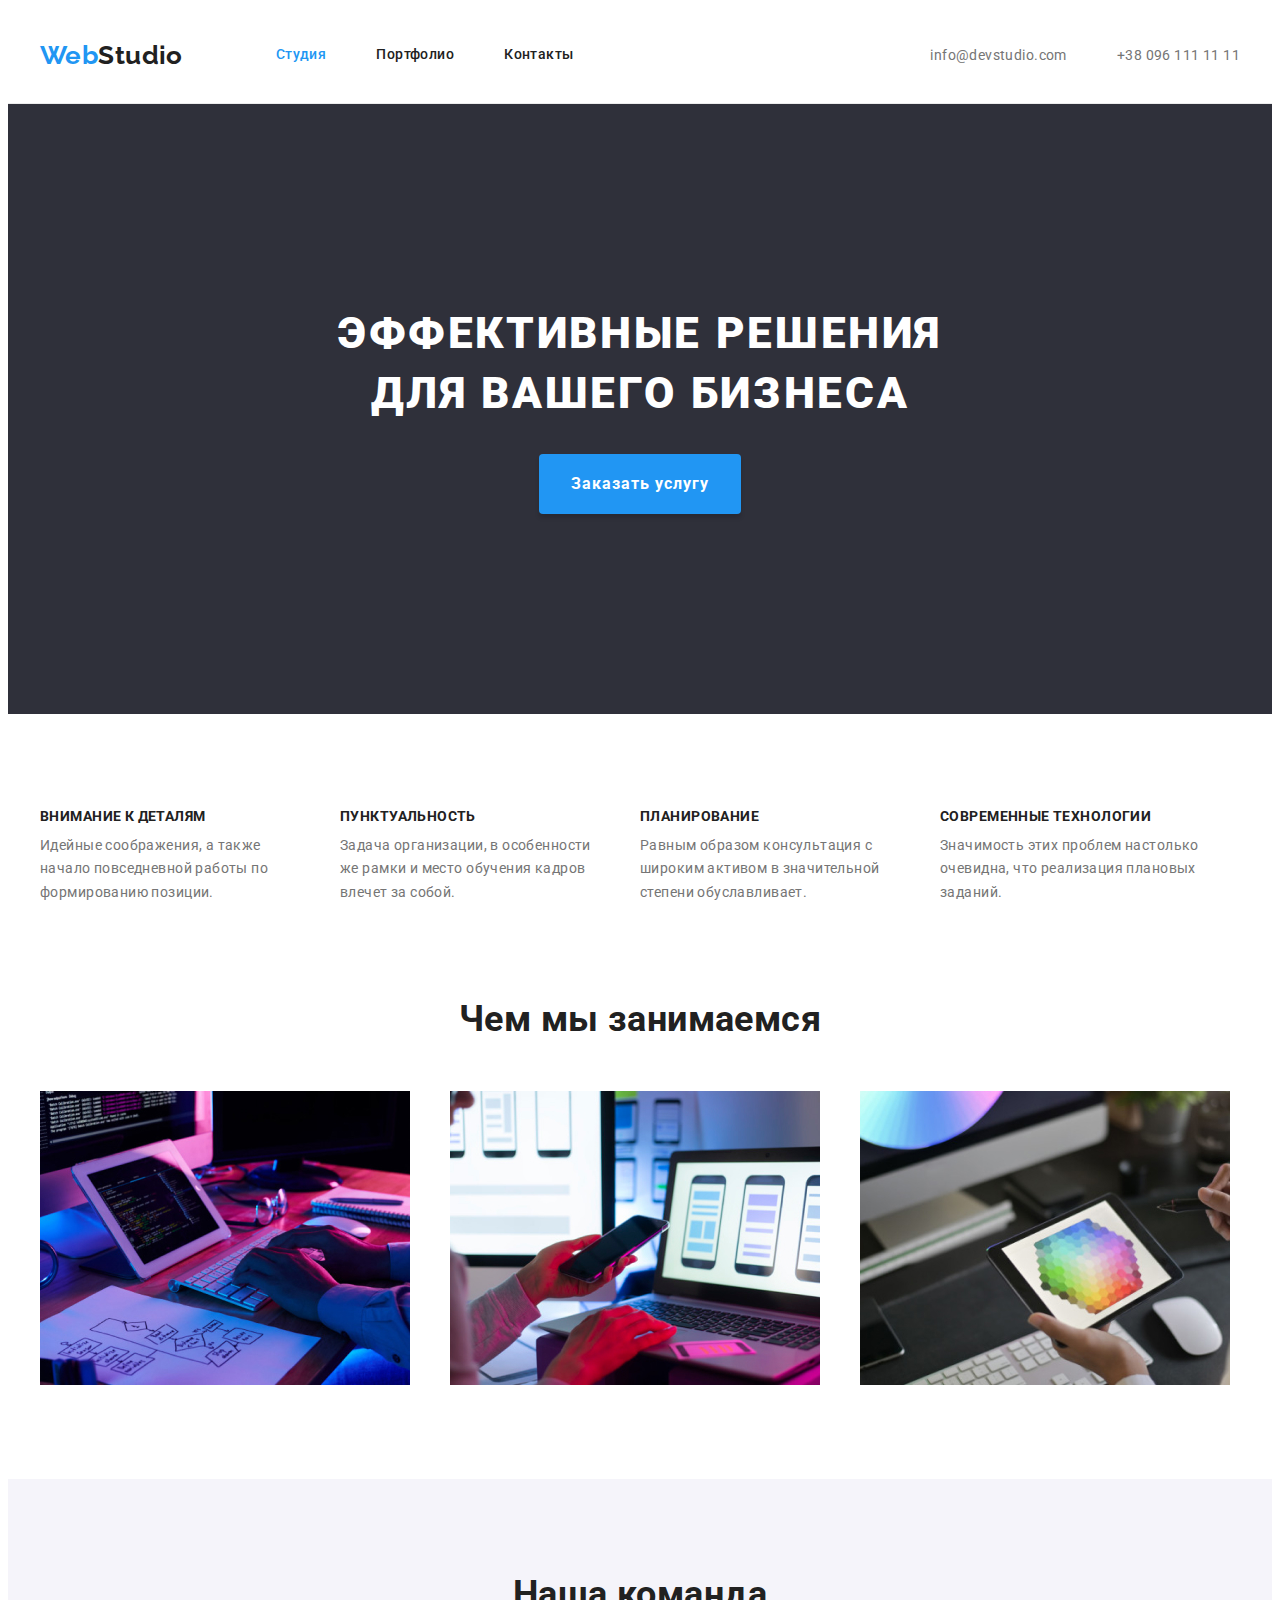
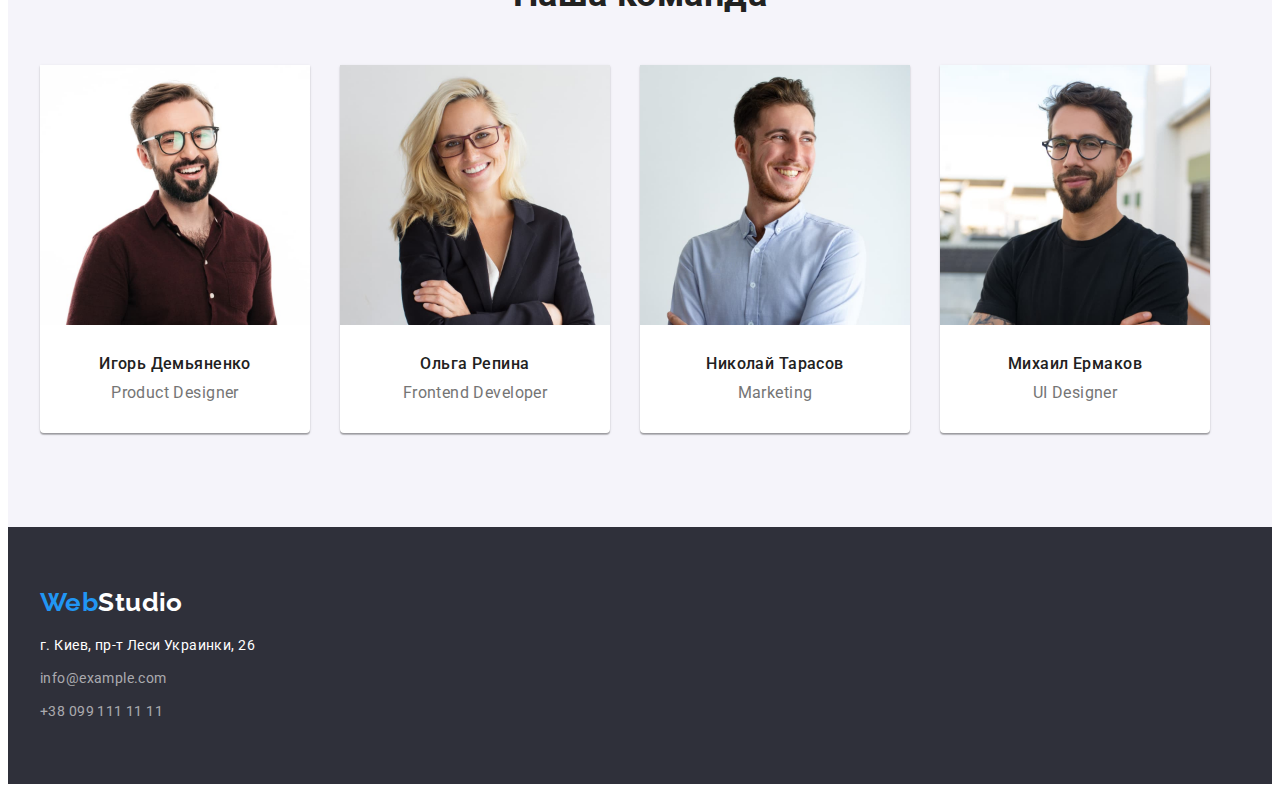
==== index.html @ 093d41fe "added hw-03 fiels to empty repo hw-04" ====
<!DOCTYPE html>
<html lang="ru">
  <head>
    <meta charset="UTF-8" />
    <meta name="viewport" content="width=device-width, initial-scale=1.0" />
    <title>WebStudio</title>
    <link rel="preconnect" href="https://fonts.gstatic.com" />
    <link
      href="https://fonts.googleapis.com/css2?family=Raleway:wght@700&family=Roboto:wght@400;500;700;900&display=swap"
      rel="stylesheet"
    />
    <link
      rel="stylesheet"
      href="https://cdnjs.cloudflare.com/ajax/libs/modern-normalize/1.0.0/modern-normalize.min.css"
      integrity="sha512-ISS7cAi1PEhQ8jnbJpJZMd29NlhNj4AWYyLOSp2CE/CsHxTCu+r+t0D2yoJudVrd0/8fTVPUVDzY5Tvli75u/g=="
      crossorigin="anonymous"
    />
    <link rel="stylesheet" type="text/css" href="./css/common.css" />
    <link rel="stylesheet" type="text/css" href="./css/main.css" />
  </head>
  <body>
    <!-- Header -->
    <header class="page-header">
      <div class="container">
        <nav class="header-nav">
          <a class="logo" href="./index.html">
            <span class="logo-accent">Web</span>Studio
          </a>
          <ul class="nav-list">
            <li class="nav-item">
              <a href="./index.html" class="link current">Студия</a>
            </li>

            <li class="nav-item">
              <a href="./portfolio.html" class="link">Портфолио</a>
            </li>

            <li class="nav-item">
              <a href="" class="link">Контакты</a>
            </li>
          </ul>
        </nav>
        <ul class="header-contacts">
          <li class="contacts-item">
            <a href="mailto:info@devstudio.com" class="mail">
              info@devstudio.com
            </a>
          </li>

          <li class="contacts-item">
            <a href="tel:+380961111111" class="tel">+38 096 111 11 11</a>
          </li>
        </ul>
      </div>
    </header>
    <!-- Main -->
    <main>
      <!-- Welcome Section -->
      <section class="welcome">
        <div class="container">
          <h1 class="welcome-title">
            Эффективные решения<br />
            для вашего бизнеса
          </h1>
          <a href="" class="order-btn">Заказать услугу</a>
        </div>
      </section>
      <!-- Advantages Section -->
      <section class="advantages">
        <div class="container">
          <ul class="advantages-list">
            <li class="advantages-item">
              <h3 class="advantages-item-title">Внимание к деталям</h3>
              <p class="advantages-item-text">
                Идейные соображения, а также начало повседневной работы по
                формированию позиции.
              </p>
            </li>

            <li class="advantages-item">
              <h3 class="advantages-item-title">Пунктуальность</h3>
              <p class="advantages-item-text">
                Задача организации, в особенности же рамки и место обучения
                кадров влечет за собой.
              </p>
            </li>

            <li class="advantages-item">
              <h3 class="advantages-item-title">Планирование</h3>
              <p class="advantages-item-text">
                Равным образом консультация с широким активом в значительной
                степени обуславливает.
              </p>
            </li>

            <li class="advantages-item">
              <h3 class="advantages-item-title">Современные технологии</h3>
              <p class="advantages-item-text">
                Значимость этих проблем настолько очевидна, что реализация
                плановых заданий.
              </p>
            </li>
          </ul>
        </div>
      </section>
      <!-- Visuals Section -->
      <section class="visuals">
        <div class="container">
          <h2 class="visuals-title">Чем мы занимаемся</h2>
          <ul class="visuals-list">
            <li class="visuals-item">
              <img
                class="visuals-img"
                src="./images/about-1.jpg"
                alt="hands on board"
                width="370"
              />
            </li>

            <li class="visuals-item">
              <img
                class="visuals-img"
                src="./images/about-2.jpg"
                alt="hands oh phone"
                width="370"
              />
            </li>

            <li class="visuals-item">
              <img
                class="visuals-img"
                src="./images/about-3.jpg"
                alt="hands on tablet"
                width="370"
              />
            </li>
          </ul>
        </div>
      </section>
      <!-- Team Section -->
      <section class="team">
        <div class="container">
          <h2 class="team-title">Наша команда</h2>
          <ul class="team-list">
            <li class="team-mate">
              <img
                src="./images/team-mate-1.jpg"
                alt="teammate avatar"
                width="270"
              />
              <div class="team-mate-text">
                <h3 class="team-mate-name">Игорь Демьяненко</h3>
                <p class="team-mate-position">Product Designer</p>
              </div>
            </li>

            <li class="team-mate">
              <img
                src="./images/team-mate-2.jpg"
                alt="teammate avatar"
                width="270"
              />
              <div class="team-mate-text">
                <h3 class="team-mate-name">Ольга Репина</h3>
                <p class="team-mate-position">Frontend Developer</p>
              </div>
            </li>

            <li class="team-mate">
              <img
                src="./images/team-mate-3.jpg"
                alt="teammate avatar"
                width="270"
              />
              <div class="team-mate-text">
                <h3 class="team-mate-name">Николай Тарасов</h3>
                <p class="team-mate-position">Marketing</p>
              </div>
            </li>

            <li class="team-mate">
              <img
                src="./images/team-mate-4.jpg"
                alt="teammate avatar"
                width="270"
              />
              <div class="team-mate-text">
                <h3 class="team-mate-name">Михаил Ермаков</h3>
                <p class="team-mate-position">UI Designer</p>
              </div>
            </li>
          </ul>
        </div>
      </section>
    </main>
    <!-- Footer -->
    <footer class="page-footer">
      <div class="container">
        <a class="logo logo-footer" href="./index.html">
          <span class="logo-accent">Web</span>Studio
        </a>
        <address class="footer-address">
          г. Киев, пр-т Леси Украинки, 26
          <a href="mailto:info@example.com" class="mail"> info@example.com </a>
          <a href="tel:+380991111111" class="tel"> +38 099 111 11 11 </a>
        </address>
      </div>
    </footer>
  </body>
</html>
---- css/common.css ----
ul,
li {
  list-style-type: none;
  padding: 0;
  margin: 0;
}

a {
  text-decoration: none;
  color: inherit;
}

/* Flat H, P parameters */
h1,
h2,
h3,
h4,
h5,
h6,
p {
  font-size: inherit;
  font-weight: 400;
  margin-top: 0;
  margin-bottom: 0;
  margin-block-start: 0;
  margin-block-end: 0;
}

/* ------ Правка 6 - тегуimg задайте свойство display: block.  */
/* ------ Готово.   */
img {
  display: block;
  max-width: 100%;
  height: auto;
}

/* -----Variables----- */
:root {
  --bg-color-main: #fff;
  --bg-color-secondary: #f5f4fa;
  --bg-color-dark: #2f303a;
  --font-color-main: #212121;
  --font-color-secondary: #757575;
  --font-color-white: #fff;
  --font-color-black: #000;
  --accent-color: #2196f3;
  --border-color: #ececec;
  --btn-boxshadow-color: rgba(0, 0, 0, 0.15);
  --team-mate-box-shadow: 0px 1px 3px rgba(0, 0, 0, 0.12),
    0px 1px 1px rgba(0, 0, 0, 0.14), 0px 2px 1px rgba(0, 0, 0, 0.2);
  --transparent-links: rgba(255, 255, 255, 0.6);
  --item-set-gap: 30px;
}

body {
  font-family: 'Roboto', sans-serif;
  font-style: normal;
  font-weight: 400;
  font-size: 14px;
  line-height: 1.71;
  letter-spacing: 0.03em;
  color: var(--font-color-main);
  background-color: var(--bg-color-main);
}

/* -----Container----- */
.container {
  max-width: 1200px;
  margin: 0 auto;
  padding: 0 15px;
}

/* -----Logo----- */
.logo {
  font-family: 'Raleway', sans-serif;
  font-style: normal;
  font-weight: 700;
  font-size: 26px;
  line-height: 1.19;
  text-decoration: none;
}

.logo-accent {
  color: var(--accent-color);
}

.logo-footer {
  color: var(--font-color-white);
}

/* -----Visually hidden----- */
.visually-hidden {
  position: absolute;
  width: 1px;
  height: 1px;
  margin: -1px;
  border: 0;
  padding: 0;
  white-space: nowrap;
  clip-path: inset(100%);
  clip: rect(0 0 0 0);
  overflow: hidden;
}

/* -----Header styles----- */
.page-header {
  border-bottom: 1px solid var(--border-color);
}

/* ------ Правка 1 - в этом диве нет необходимсти, не перегружайте разметку */
/* ------ Удалил лишний div. Сделал, как показывал Репета на уроке.   */
.page-header .container {
  display: flex;
  justify-content: space-between;
  align-items: center;
}

/* ------ Правка 2 - Ссылкам в хедере задайте вертикальные паддинги, чтобы увеличить активную область.  */
/* ------ Задал.   */
.page-header a {
  padding: 32px 0;
}

.header-nav {
  display: flex;
  justify-content: space-between;
  align-items: center;

  font-weight: 500;
  font-size: 14px;
  line-height: 1.14;
}

.nav-list {
  display: flex;
  justify-content: space-between;
  margin-left: 93px;
}

/* ------ Правка 3 - правильным решением будет обнулить у первого ли левый марджин, и увеличить левый марджин списка.  */
/* ------ Готово.   */
.nav-item:not(:first-child) {
  margin-left: 50px;
}

.header-contacts {
  color: var(--font-color-secondary);

  display: flex;
}

.contacts-item:nth-child(2) {
  margin-left: 50px;
}

.link:hover,
.link:focus {
  color: var(--accent-color);
}

.link.current {
  color: var(--accent-color);
}

.contacts-item .mail:hover,
.contacts-item .mail:focus,
.contacts-item .tel:hover,
.contacts-item .tel:focus {
  color: var(--accent-color);
}

/* -----Footer styles----- */
.page-footer {
  padding: 60px 0;
  background-color: var(--bg-color-dark);
}

.footer-address {
  display: flex;
  flex-direction: column;
  margin-top: 15px;

  font-style: normal;
  font-weight: 400;
  font-size: 14px;
  line-height: 1.71;

  color: var(--font-color-white);
}

.footer-address .mail,
.footer-address .tel {
  margin-top: 9px;

  color: var(--transparent-links);
}

.footer-address .mail:hover,
.footer-address .mail:focus,
.footer-address .tel:hover,
.footer-address .tel:focus {
  color: var(--accent-color);
}
---- css/main.css ----
/* -----Welcome styles----- */
.welcome {
  text-align: center;

  background-color: var(--bg-color-dark);

  padding: 200px 0;
}

.welcome-title {
  font-weight: 900;
  font-size: 44px;
  line-height: 1.36;

  letter-spacing: 0.06em;
  text-transform: uppercase;

  color: var(--font-color-white);
}

.order-btn {
  display: inline-block;
  padding: 15px 32px;
  margin: 30px 0 0;

  font-weight: 700;
  font-size: 16px;
  line-height: 1.87;

  text-align: center;
  letter-spacing: 0.06em;

  color: var(--font-color-white);
  background-color: var(--accent-color);

  box-shadow: 0px 4px 4px var(--btn-boxshadow-color);
  border-radius: 4px;
}

/* -----Advantages styles----- */

/* ------ Правка 4 - паддинги должны быть 94рх и задать их секции.  */
/* ------ Готово.   */
.advantages {
  padding: 94px 0;
}

.advantages-list {
  display: flex;
}

/* ------ Правка 5 - вместо этого свойства отрегулируйте отступы между ли с помощью марджинов.  */
/* ------ Готово.   */
.advantages-item {
  max-width: 270px;
}

.advantages-item:not(:first-child) {
  margin-left: var(--item-set-gap);
}

.advantages-item-title {
  font-weight: 700;
  line-height: 16px;
  text-transform: uppercase;

  text-align: left;
}

.advantages-item-text {
  margin-top: 10px;

  color: var(--font-color-secondary);
}

/* -----Visuals styles----- */
.visuals {
  padding-bottom: 94px;
}

.visuals-title {
  font-weight: 700;
  font-size: 36px;
  line-height: 1.16;

  text-align: center;
}

.visuals-list {
  display: flex;
  flex-wrap: wrap;
  margin-top: 50px;
  margin-left: calc(-1 * var(--item-set-gap));
}

.visuals-item {
  flex-basis: calc(100% / 3 - var(--item-set-gap));
  margin-left: var(--item-set-gap);
}

/* -----Team styles----- */
.team {
  background-color: var(--bg-color-secondary);

  padding: 94px 0;
}

.team-title {
  font-weight: 700;
  font-size: 36px;
  line-height: 1.17;

  text-align: center;
}

/* ------ Правка 5 - вместо этого свойства отрегулируйте отступы между ли с помощью марджинов.  */
/* ------ Готово.   */
.team-list {
  margin-top: 50px;

  display: flex;
  flex-wrap: wrap;
  margin-left: calc(-1 * var(--item-set-gap));
}

/* ------ Правка 7 - задайте элементам ширину, не полагайтесь лишь на размер изображения.  */
/* ------ Готово.   */
.team-mate {
  flex-basis: calc(100% / 4 - var(--item-set-gap));
  margin-left: var(--item-set-gap);
  max-width: 270px;

  text-align: center;
  font-size: 16px;
  line-height: 1.18;

  background-color: var(--bg-color-main);

  box-shadow: var(--team-mate-box-shadow);
  border-radius: 0px 0px 4px 4px;
}

/* ------ Правка 8 - оберните в див, которому задайте паддинги со всех сторон.  */
/* ------ Готово.   */
/* ------ не совсем понятно какой падинг задавать слева и справа ------???????*/
.team-mate-text {
  padding: 30px;
}

.team-mate-name {
  font-weight: 500;
}

.team-mate-position {
  margin-top: 10px;
  color: var(--font-color-secondary);
}
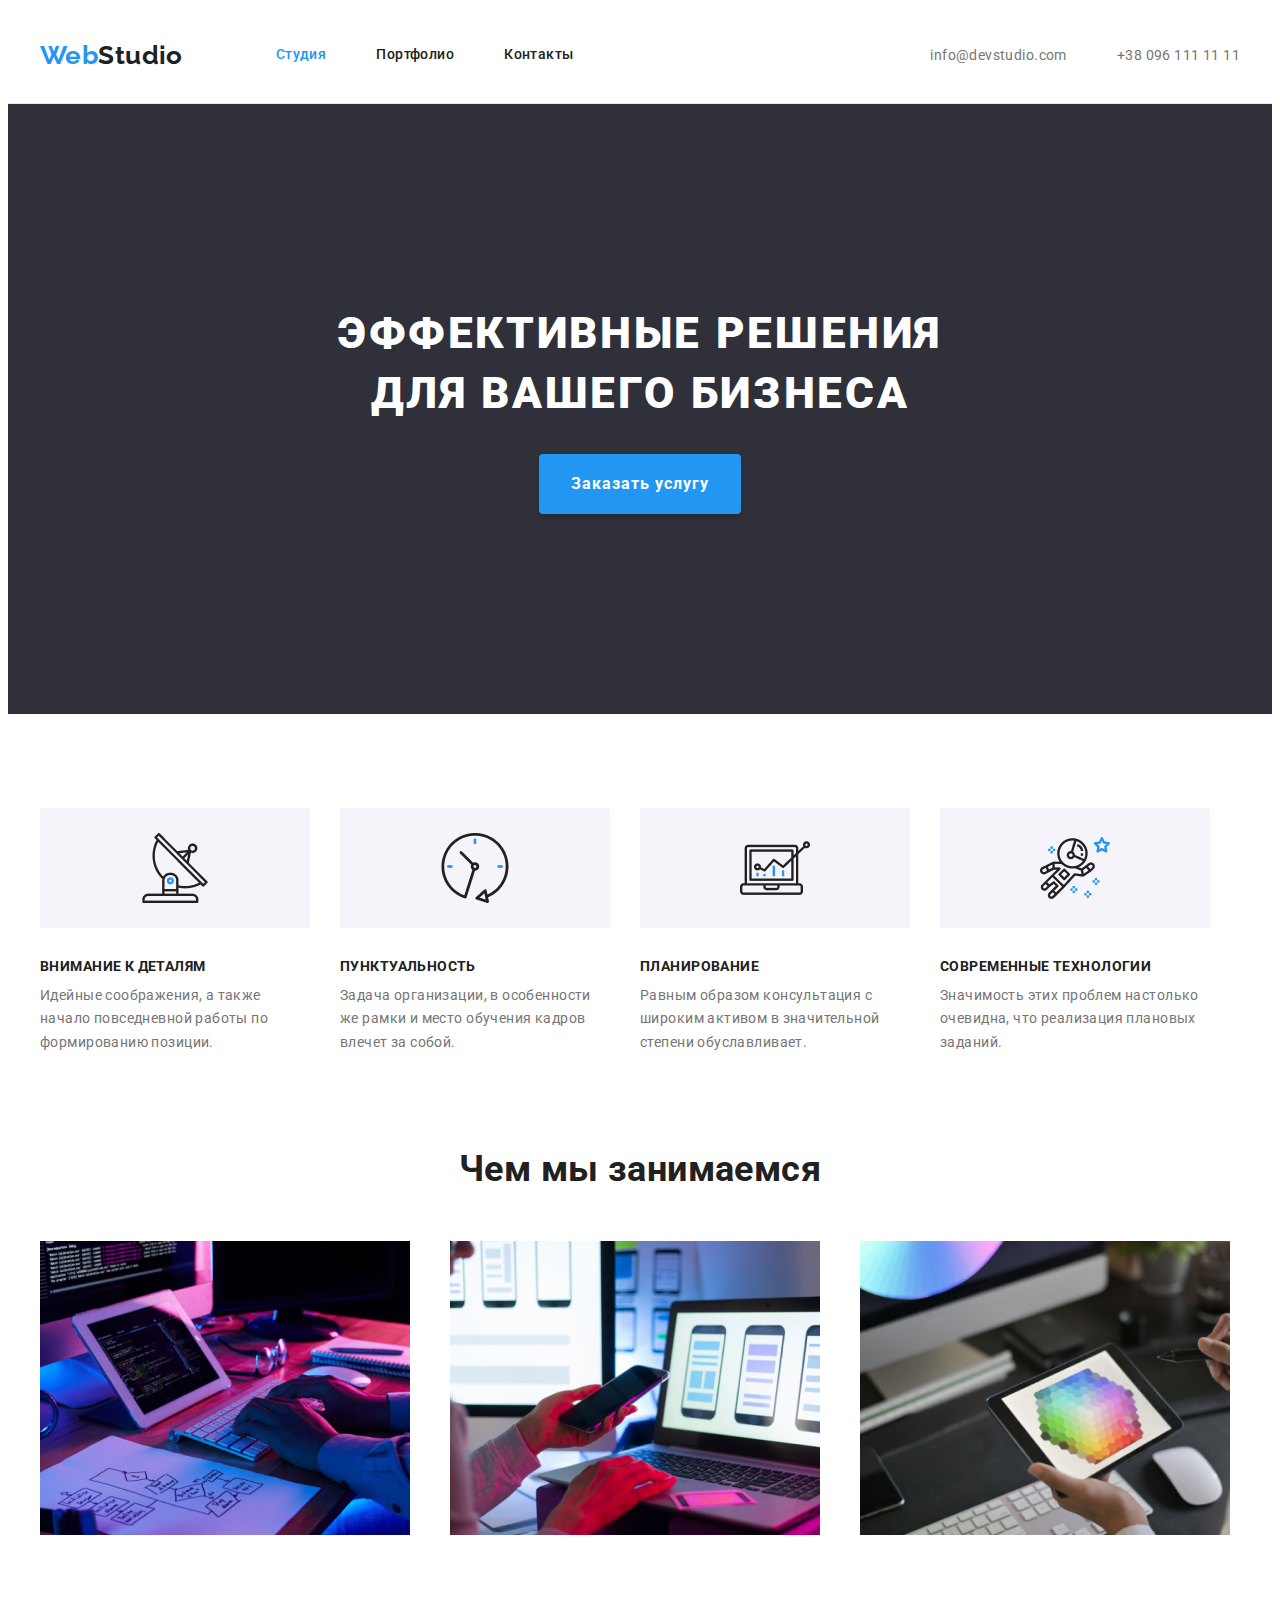
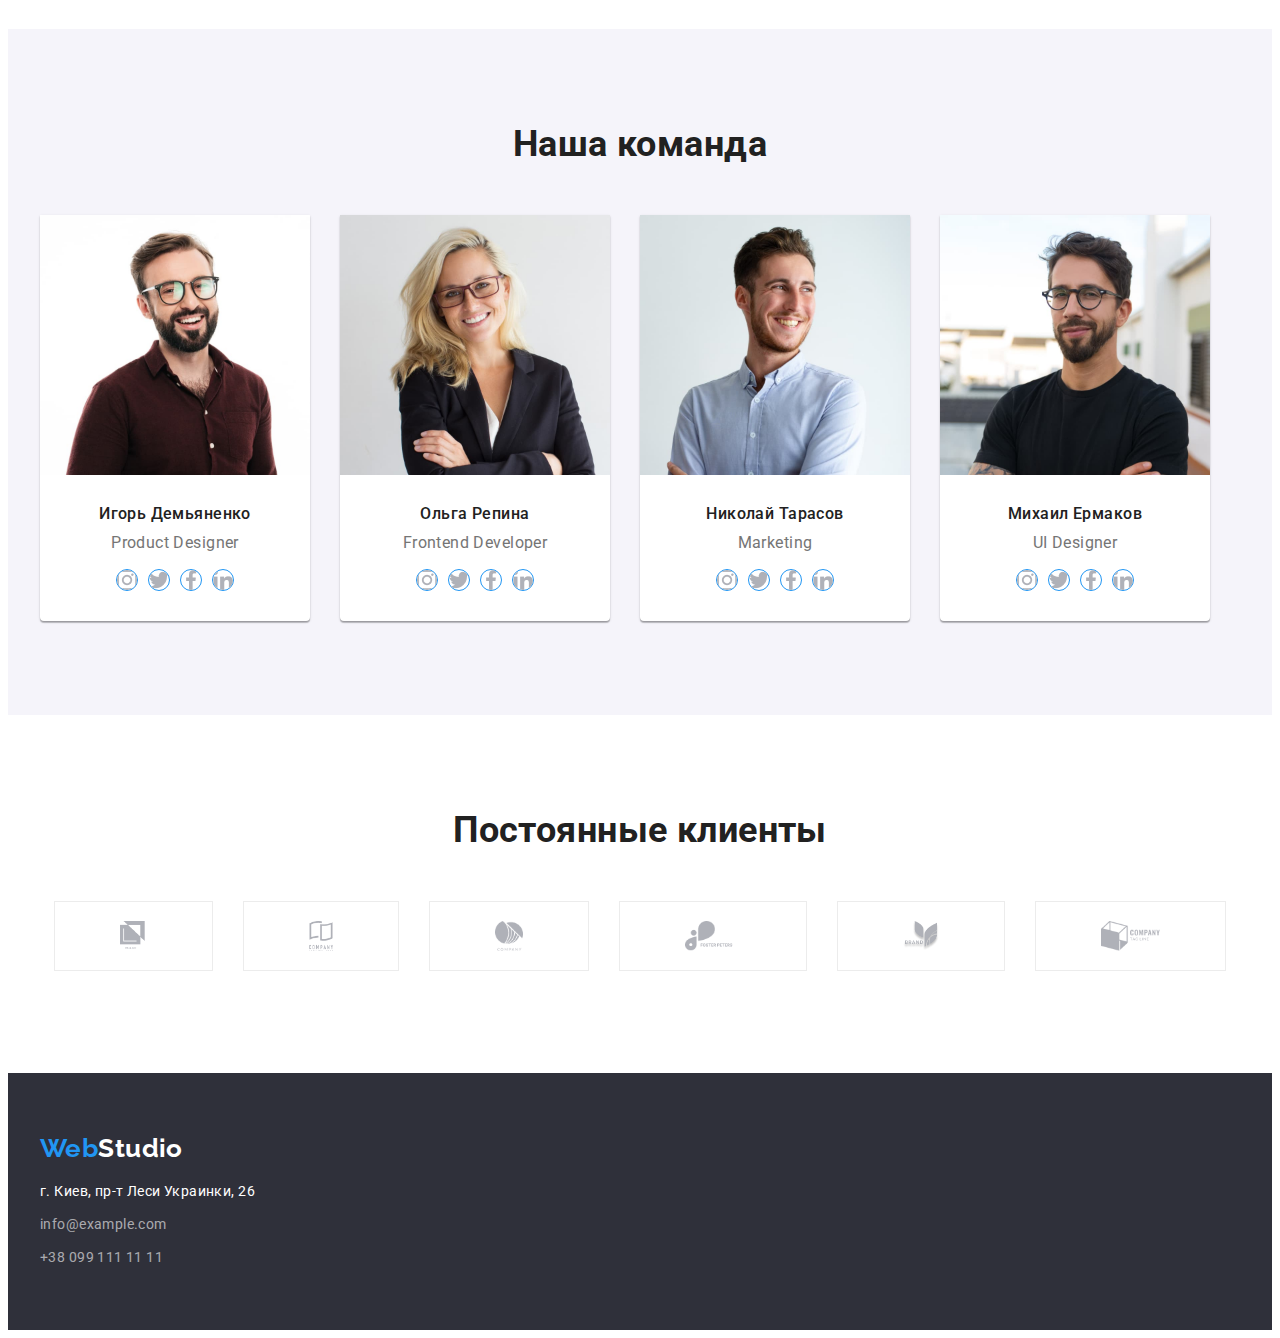
==== commit 3463de75: "hw-04 webStudio page started" ====
--- a/index.html
+++ b/index.html
@@ -70,6 +70,15 @@
         <div class="container">
           <ul class="advantages-list">
             <li class="advantages-item">
+              <div class="advantages-item-head">
+                <img
+                  class="advantages-item-img"
+                  src="./images/advantages/antenna.png"
+                  alt="antenna"
+                  width="70"
+                  height="70"
+                />
+              </div>
               <h3 class="advantages-item-title">Внимание к деталям</h3>
               <p class="advantages-item-text">
                 Идейные соображения, а также начало повседневной работы по
@@ -78,6 +87,15 @@
             </li>
 
             <li class="advantages-item">
+              <div class="advantages-item-head">
+                <img
+                  class="advantages-item-img"
+                  src="./images/advantages/clock.png"
+                  alt="antenna"
+                  width="70"
+                  height="70"
+                />
+              </div>
               <h3 class="advantages-item-title">Пунктуальность</h3>
               <p class="advantages-item-text">
                 Задача организации, в особенности же рамки и место обучения
@@ -86,6 +104,15 @@
             </li>
 
             <li class="advantages-item">
+              <div class="advantages-item-head">
+                <img
+                  class="advantages-item-img"
+                  src="./images/advantages/diagram.png"
+                  alt="antenna"
+                  width="70"
+                  height="70"
+                />
+              </div>
               <h3 class="advantages-item-title">Планирование</h3>
               <p class="advantages-item-text">
                 Равным образом консультация с широким активом в значительной
@@ -94,6 +121,15 @@
             </li>
 
             <li class="advantages-item">
+              <div class="advantages-item-head">
+                <img
+                  class="advantages-item-img"
+                  src="./images/advantages/astronaut.png"
+                  alt="antenna"
+                  width="70"
+                  height="70"
+                />
+              </div>
               <h3 class="advantages-item-title">Современные технологии</h3>
               <p class="advantages-item-text">
                 Значимость этих проблем настолько очевидна, что реализация
@@ -151,6 +187,47 @@
               <div class="team-mate-text">
                 <h3 class="team-mate-name">Игорь Демьяненко</h3>
                 <p class="team-mate-position">Product Designer</p>
+                <ul class="social">
+                  <li class="social-item">
+                    <a href="#" class="social-link">
+                      <img
+                        src="./images/social/instagram.png"
+                        alt="instagram"
+                        class="social-link-icon"
+                      />
+                    </a>
+                  </li>
+
+                  <li class="social-item">
+                    <a href="#" class="social-link">
+                      <img
+                        src="./images/social/twitter.png"
+                        alt="twitter"
+                        class="social-link-icon"
+                      />
+                    </a>
+                  </li>
+
+                  <li class="social-item">
+                    <a href="#" class="social-link">
+                      <img
+                        src="./images/social/facebook.png"
+                        alt="facebook"
+                        class="social-link-icon"
+                      />
+                    </a>
+                  </li>
+
+                  <li class="social-item">
+                    <a href="#" class="social-link">
+                      <img
+                        src="./images/social/linkedin.png"
+                        alt="linkedin"
+                        class="social-link-icon"
+                      />
+                    </a>
+                  </li>
+                </ul>
               </div>
             </li>
 
@@ -163,6 +240,47 @@
               <div class="team-mate-text">
                 <h3 class="team-mate-name">Ольга Репина</h3>
                 <p class="team-mate-position">Frontend Developer</p>
+                <ul class="social">
+                  <li class="social-item">
+                    <a href="#" class="social-link">
+                      <img
+                        src="./images/social/instagram.png"
+                        alt="instagram"
+                        class="social-link-icon"
+                      />
+                    </a>
+                  </li>
+
+                  <li class="social-item">
+                    <a href="#" class="social-link">
+                      <img
+                        src="./images/social/twitter.png"
+                        alt="twitter"
+                        class="social-link-icon"
+                      />
+                    </a>
+                  </li>
+
+                  <li class="social-item">
+                    <a href="#" class="social-link">
+                      <img
+                        src="./images/social/facebook.png"
+                        alt="facebook"
+                        class="social-link-icon"
+                      />
+                    </a>
+                  </li>
+
+                  <li class="social-item">
+                    <a href="#" class="social-link">
+                      <img
+                        src="./images/social/linkedin.png"
+                        alt="linkedin"
+                        class="social-link-icon"
+                      />
+                    </a>
+                  </li>
+                </ul>
               </div>
             </li>
 
@@ -175,6 +293,47 @@
               <div class="team-mate-text">
                 <h3 class="team-mate-name">Николай Тарасов</h3>
                 <p class="team-mate-position">Marketing</p>
+                <ul class="social">
+                  <li class="social-item">
+                    <a href="#" class="social-link">
+                      <img
+                        src="./images/social/instagram.png"
+                        alt="instagram"
+                        class="social-link-icon"
+                      />
+                    </a>
+                  </li>
+
+                  <li class="social-item">
+                    <a href="#" class="social-link">
+                      <img
+                        src="./images/social/twitter.png"
+                        alt="twitter"
+                        class="social-link-icon"
+                      />
+                    </a>
+                  </li>
+
+                  <li class="social-item">
+                    <a href="#" class="social-link">
+                      <img
+                        src="./images/social/facebook.png"
+                        alt="facebook"
+                        class="social-link-icon"
+                      />
+                    </a>
+                  </li>
+
+                  <li class="social-item">
+                    <a href="#" class="social-link">
+                      <img
+                        src="./images/social/linkedin.png"
+                        alt="linkedin"
+                        class="social-link-icon"
+                      />
+                    </a>
+                  </li>
+                </ul>
               </div>
             </li>
 
@@ -187,7 +346,109 @@
               <div class="team-mate-text">
                 <h3 class="team-mate-name">Михаил Ермаков</h3>
                 <p class="team-mate-position">UI Designer</p>
-              </div>
+                <ul class="social">
+                  <li class="social-item">
+                    <a href="#" class="social-link">
+                      <img
+                        src="./images/social/instagram.png"
+                        alt="instagram"
+                        class="social-link-icon"
+                      />
+                    </a>
+                  </li>
+
+                  <li class="social-item">
+                    <a href="#" class="social-link">
+                      <img
+                        src="./images/social/twitter.png"
+                        alt="twitter"
+                        class="social-link-icon"
+                      />
+                    </a>
+                  </li>
+
+                  <li class="social-item">
+                    <a href="#" class="social-link">
+                      <img
+                        src="./images/social/facebook.png"
+                        alt="facebook"
+                        class="social-link-icon"
+                      />
+                    </a>
+                  </li>
+
+                  <li class="social-item">
+                    <a href="#" class="social-link">
+                      <img
+                        src="./images/social/linkedin.png"
+                        alt="linkedin"
+                        class="social-link-icon"
+                      />
+                    </a>
+                  </li>
+                </ul>
+              </div>
+            </li>
+          </ul>
+        </div>
+      </section>
+      <!-- Clients Section -->
+      <section class="clients">
+        <div class="container">
+          <h2 class="clients-title">Постоянные клиенты</h2>
+          <ul class="clients-list">
+            <li class="clients-item">
+              <a href="#" class="clients-link">
+                <img
+                  src="./images/clients/client-logo-1.png"
+                  alt="client-logo"
+                />
+              </a>
+            </li>
+
+            <li class="clients-item">
+              <a href="#" class="clients-link">
+                <img
+                  src="./images/clients/client-logo-2.png"
+                  alt="client-logo"
+                />
+              </a>
+            </li>
+
+            <li class="clients-item">
+              <a href="#" class="clients-link">
+                <img
+                  src="./images/clients/client-logo-3.png"
+                  alt="client-logo"
+                />
+              </a>
+            </li>
+
+            <li class="clients-item">
+              <a href="#" class="clients-link">
+                <img
+                  src="./images/clients/client-logo-4.png"
+                  alt="client-logo"
+                />
+              </a>
+            </li>
+
+            <li class="clients-item">
+              <a href="#" class="clients-link">
+                <img
+                  src="./images/clients/client-logo-5.png"
+                  alt="client-logo"
+                />
+              </a>
+            </li>
+
+            <li class="clients-item">
+              <a href="#" class="clients-link">
+                <img
+                  src="./images/clients/client-logo-6.png"
+                  alt="client-logo"
+                />
+              </a>
             </li>
           </ul>
         </div>
--- a/css/main.css
+++ b/css/main.css
@@ -59,7 +59,19 @@
   margin-left: var(--item-set-gap);
 }
 
+.advantages-item-head {
+  padding: 25px 0;
+
+  background-color: var(--bg-color-secondary);
+}
+
+.advantages-item-img {
+  margin: 0 auto;
+}
+
 .advantages-item-title {
+  margin-top: 30px;
+
   font-weight: 700;
   line-height: 16px;
   text-transform: uppercase;
@@ -113,8 +125,6 @@
   text-align: center;
 }
 
-/* ------ Правка 5 - вместо этого свойства отрегулируйте отступы между ли с помощью марджинов.  */
-/* ------ Готово.   */
 .team-list {
   margin-top: 50px;
 
@@ -123,8 +133,6 @@
   margin-left: calc(-1 * var(--item-set-gap));
 }
 
-/* ------ Правка 7 - задайте элементам ширину, не полагайтесь лишь на размер изображения.  */
-/* ------ Готово.   */
 .team-mate {
   flex-basis: calc(100% / 4 - var(--item-set-gap));
   margin-left: var(--item-set-gap);
@@ -140,9 +148,6 @@
   border-radius: 0px 0px 4px 4px;
 }
 
-/* ------ Правка 8 - оберните в див, которому задайте паддинги со всех сторон.  */
-/* ------ Готово.   */
-/* ------ не совсем понятно какой падинг задавать слева и справа ------???????*/
 .team-mate-text {
   padding: 30px;
 }
@@ -155,3 +160,64 @@
   margin-top: 10px;
   color: var(--font-color-secondary);
 }
+
+/* -----Social styles----- */
+
+.social {
+  padding-top: 16px;
+  display: flex;
+  flex-flow: row wrap;
+  justify-content: center;
+
+  flex-basis: calc(100% / 2 - 10px);
+}
+
+.social-item:not(:first-child) {
+  margin-left: 10px;
+}
+.social-link-icon {
+  border: 1px solid var(--accent-color);
+  border-radius: 50%;
+  overflow: hidden;
+}
+
+/* -----Clients styles----- */
+
+.clients {
+  padding: 94px 0;
+}
+
+.clients-title {
+  font-weight: 700;
+  font-size: 36px;
+  line-height: 1.17;
+
+  text-align: center;
+}
+
+.clients-list {
+  margin-top: 50px;
+
+  display: flex;
+  flex-flow: row;
+  justify-content: center;
+
+  flex-basis: calc(100% / 6 - 30px);
+}
+
+.clients-item {
+  /* display: inline-block; */
+}
+
+.clients-item:not(:first-child) {
+  margin-left: 30px;
+}
+.clients-link {
+  display: inline-block;
+  padding: 19px 65px;
+  border: 1px solid var(--border-color);
+}
+
+.clients-link img {
+  height: 30px;
+}
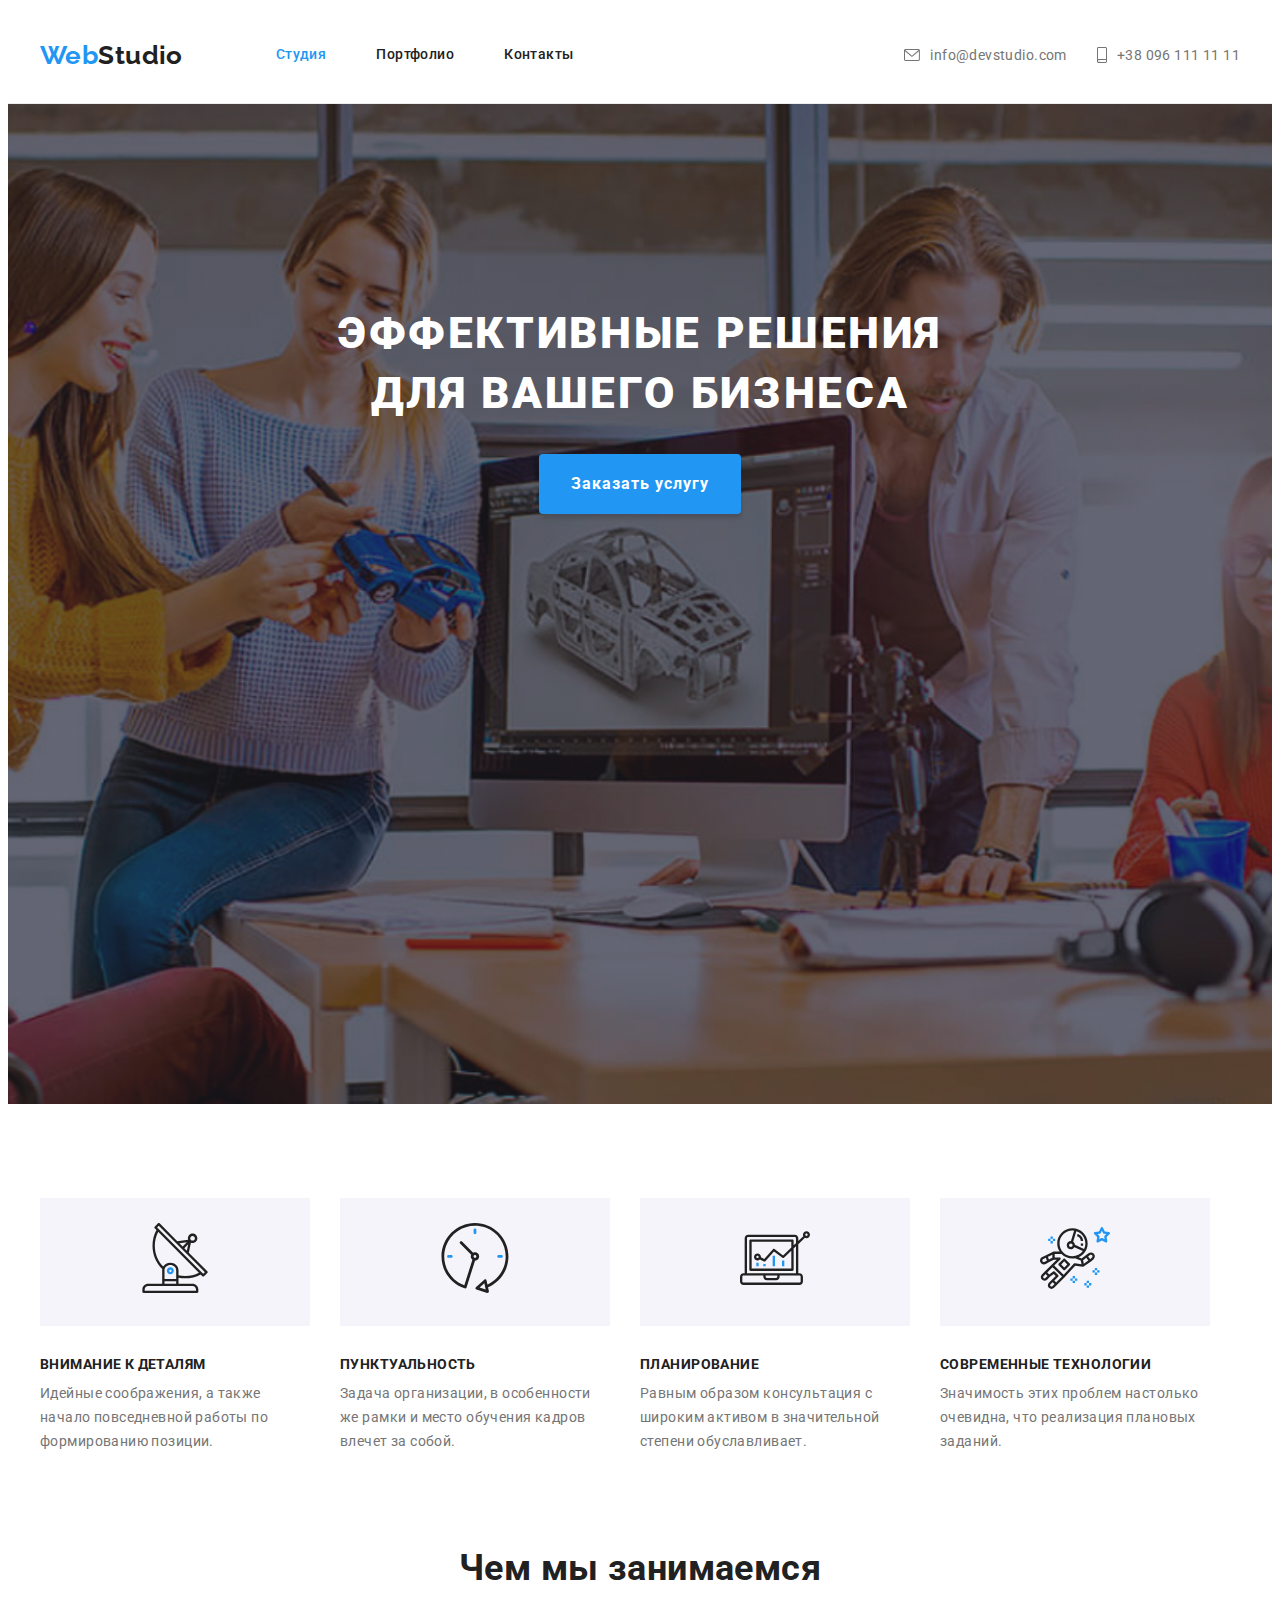
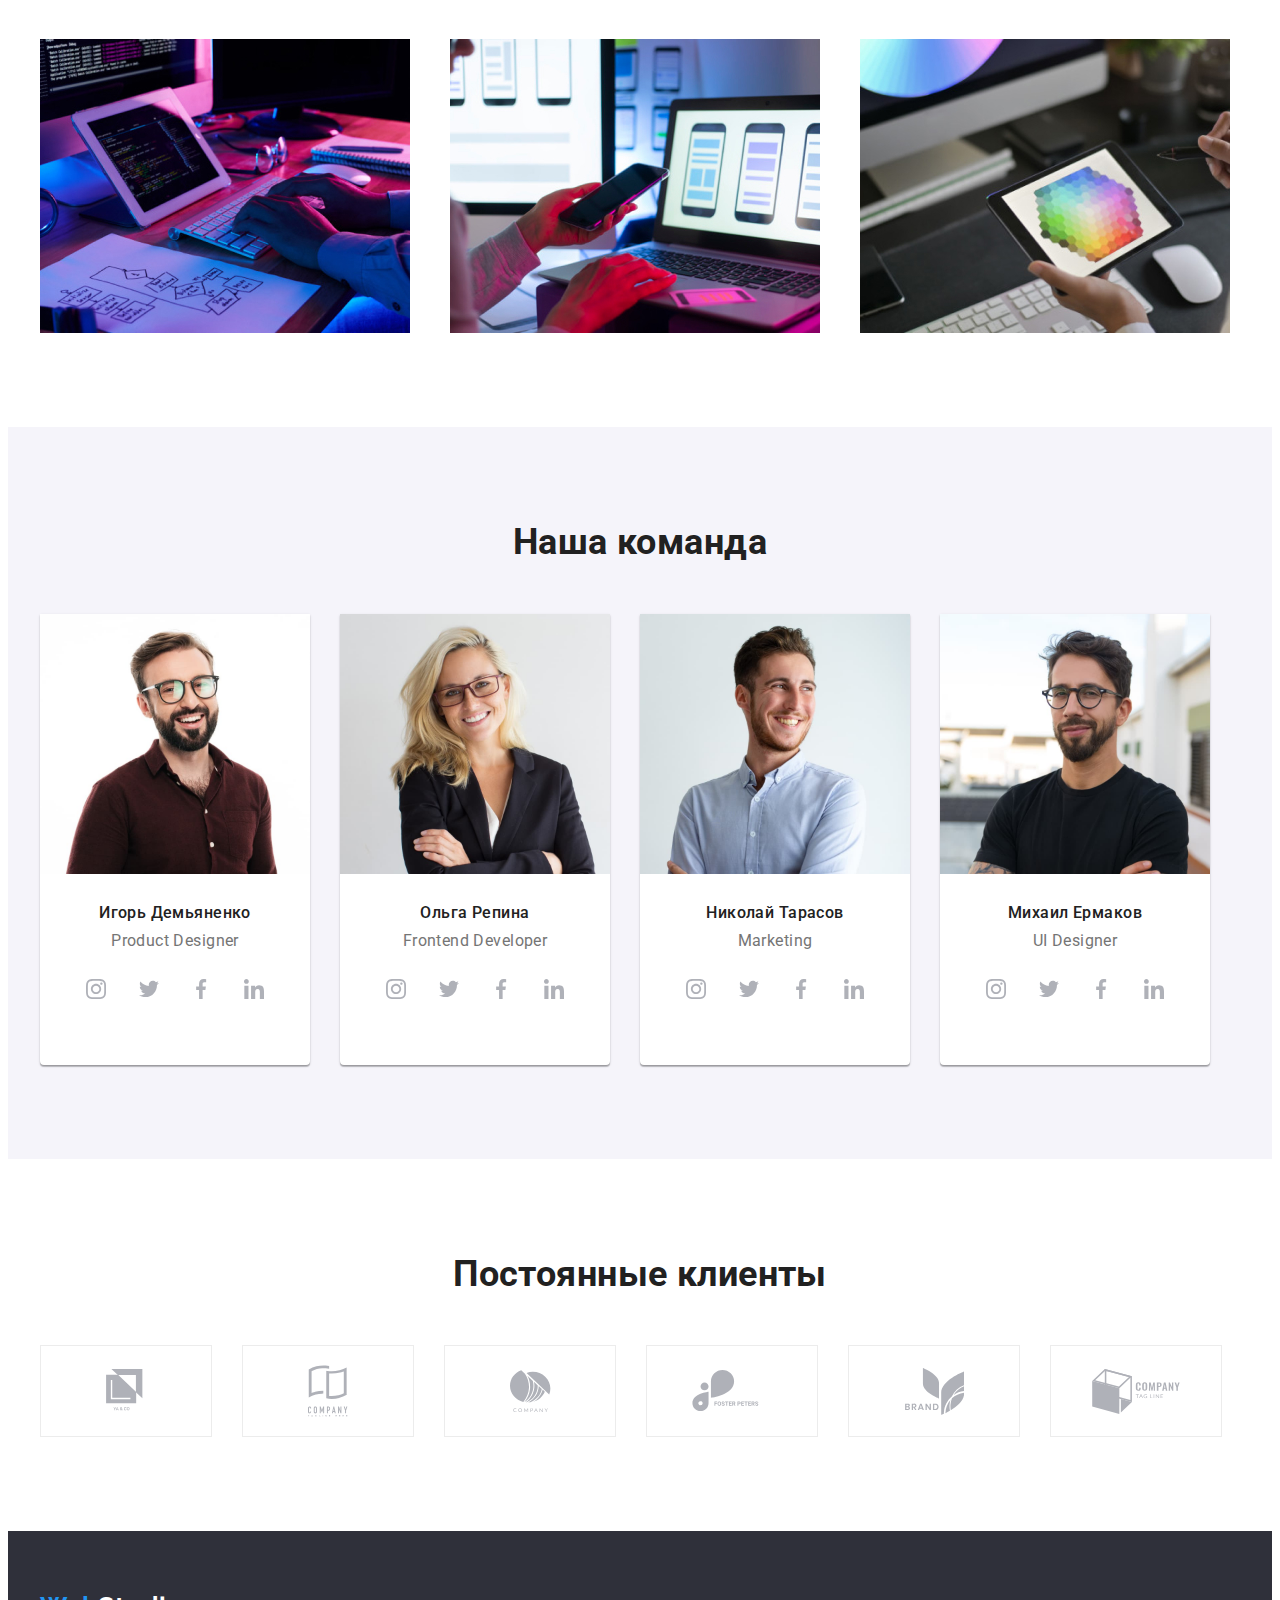
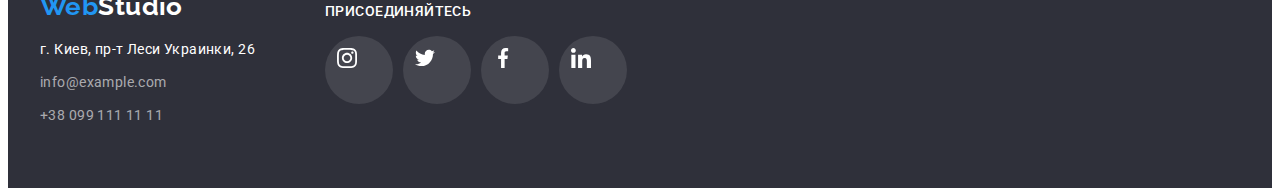
==== commit d34f7481: "added hw-04 changes" ====
--- a/index.html
+++ b/index.html
@@ -36,19 +36,27 @@
             </li>
 
             <li class="nav-item">
-              <a href="" class="link">Контакты</a>
+              <a href="./contacts.html" class="link">Контакты</a>
             </li>
           </ul>
         </nav>
         <ul class="header-contacts">
           <li class="contacts-item">
-            <a href="mailto:info@devstudio.com" class="mail">
+            <a href="mailto:info@devstudio.com" class="link mail">
+              <svg class="contacts-icon" width="16" height="12">
+                <use href="./images/sprite.svg#icon-envelope" />
+              </svg>
               info@devstudio.com
             </a>
           </li>
 
           <li class="contacts-item">
-            <a href="tel:+380961111111" class="tel">+38 096 111 11 11</a>
+            <a href="tel:+380961111111" class="link tel">
+              <svg class="contacts-icon" width="10" height="16">
+                <use href="./images/sprite.svg#icon-smartphone" />
+              </svg>
+              +38 096 111 11 11</a
+            >
           </li>
         </ul>
       </div>
@@ -70,14 +78,10 @@
         <div class="container">
           <ul class="advantages-list">
             <li class="advantages-item">
-              <div class="advantages-item-head">
-                <img
-                  class="advantages-item-img"
-                  src="./images/advantages/antenna.png"
-                  alt="antenna"
-                  width="70"
-                  height="70"
-                />
+              <div class="thumb">
+                <svg class="advantages-icon" width="70" height="70">
+                  <use href="./images/sprite.svg#icon-antenna" />
+                </svg>
               </div>
               <h3 class="advantages-item-title">Внимание к деталям</h3>
               <p class="advantages-item-text">
@@ -87,14 +91,10 @@
             </li>
 
             <li class="advantages-item">
-              <div class="advantages-item-head">
-                <img
-                  class="advantages-item-img"
-                  src="./images/advantages/clock.png"
-                  alt="antenna"
-                  width="70"
-                  height="70"
-                />
+              <div class="thumb">
+                <svg class="advantages-icon" width="70" height="70">
+                  <use href="./images/sprite.svg#icon-clock" />
+                </svg>
               </div>
               <h3 class="advantages-item-title">Пунктуальность</h3>
               <p class="advantages-item-text">
@@ -104,14 +104,10 @@
             </li>
 
             <li class="advantages-item">
-              <div class="advantages-item-head">
-                <img
-                  class="advantages-item-img"
-                  src="./images/advantages/diagram.png"
-                  alt="antenna"
-                  width="70"
-                  height="70"
-                />
+              <div class="thumb">
+                <svg class="advantages-icon" width="70" height="70">
+                  <use href="./images/sprite.svg#icon-diagram" />
+                </svg>
               </div>
               <h3 class="advantages-item-title">Планирование</h3>
               <p class="advantages-item-text">
@@ -121,14 +117,10 @@
             </li>
 
             <li class="advantages-item">
-              <div class="advantages-item-head">
-                <img
-                  class="advantages-item-img"
-                  src="./images/advantages/astronaut.png"
-                  alt="antenna"
-                  width="70"
-                  height="70"
-                />
+              <div class="thumb">
+                <svg class="advantages-icon" width="70" height="70">
+                  <use href="./images/sprite.svg#icon-astronaut" />
+                </svg>
               </div>
               <h3 class="advantages-item-title">Современные технологии</h3>
               <p class="advantages-item-text">
@@ -190,41 +182,33 @@
                 <ul class="social">
                   <li class="social-item">
                     <a href="#" class="social-link">
-                      <img
-                        src="./images/social/instagram.png"
-                        alt="instagram"
-                        class="social-link-icon"
-                      />
-                    </a>
-                  </li>
-
-                  <li class="social-item">
-                    <a href="#" class="social-link">
-                      <img
-                        src="./images/social/twitter.png"
-                        alt="twitter"
-                        class="social-link-icon"
-                      />
-                    </a>
-                  </li>
-
-                  <li class="social-item">
-                    <a href="#" class="social-link">
-                      <img
-                        src="./images/social/facebook.png"
-                        alt="facebook"
-                        class="social-link-icon"
-                      />
-                    </a>
-                  </li>
-
-                  <li class="social-item">
-                    <a href="#" class="social-link">
-                      <img
-                        src="./images/social/linkedin.png"
-                        alt="linkedin"
-                        class="social-link-icon"
-                      />
+                      <svg class="social-icon" width="20" height="20">
+                        <use href="./images/sprite.svg#icon-instagram" />
+                      </svg>
+                    </a>
+                  </li>
+
+                  <li class="social-item">
+                    <a href="#" class="social-link">
+                      <svg class="social-icon" width="20" height="20">
+                        <use href="./images/sprite.svg#icon-twitter" />
+                      </svg>
+                    </a>
+                  </li>
+
+                  <li class="social-item">
+                    <a href="#" class="social-link">
+                      <svg class="social-icon" width="20" height="20">
+                        <use href="./images/sprite.svg#icon-facebook" />
+                      </svg>
+                    </a>
+                  </li>
+
+                  <li class="social-item">
+                    <a href="#" class="social-link">
+                      <svg class="social-icon" width="20" height="20">
+                        <use href="./images/sprite.svg#icon-linkedin" />
+                      </svg>
                     </a>
                   </li>
                 </ul>
@@ -243,41 +227,33 @@
                 <ul class="social">
                   <li class="social-item">
                     <a href="#" class="social-link">
-                      <img
-                        src="./images/social/instagram.png"
-                        alt="instagram"
-                        class="social-link-icon"
-                      />
-                    </a>
-                  </li>
-
-                  <li class="social-item">
-                    <a href="#" class="social-link">
-                      <img
-                        src="./images/social/twitter.png"
-                        alt="twitter"
-                        class="social-link-icon"
-                      />
-                    </a>
-                  </li>
-
-                  <li class="social-item">
-                    <a href="#" class="social-link">
-                      <img
-                        src="./images/social/facebook.png"
-                        alt="facebook"
-                        class="social-link-icon"
-                      />
-                    </a>
-                  </li>
-
-                  <li class="social-item">
-                    <a href="#" class="social-link">
-                      <img
-                        src="./images/social/linkedin.png"
-                        alt="linkedin"
-                        class="social-link-icon"
-                      />
+                      <svg class="social-icon" width="20" height="20">
+                        <use href="./images/sprite.svg#icon-instagram" />
+                      </svg>
+                    </a>
+                  </li>
+
+                  <li class="social-item">
+                    <a href="#" class="social-link">
+                      <svg class="social-icon" width="20" height="20">
+                        <use href="./images/sprite.svg#icon-twitter" />
+                      </svg>
+                    </a>
+                  </li>
+
+                  <li class="social-item">
+                    <a href="#" class="social-link">
+                      <svg class="social-icon" width="20" height="20">
+                        <use href="./images/sprite.svg#icon-facebook" />
+                      </svg>
+                    </a>
+                  </li>
+
+                  <li class="social-item">
+                    <a href="#" class="social-link">
+                      <svg class="social-icon" width="20" height="20">
+                        <use href="./images/sprite.svg#icon-linkedin" />
+                      </svg>
                     </a>
                   </li>
                 </ul>
@@ -296,41 +272,33 @@
                 <ul class="social">
                   <li class="social-item">
                     <a href="#" class="social-link">
-                      <img
-                        src="./images/social/instagram.png"
-                        alt="instagram"
-                        class="social-link-icon"
-                      />
-                    </a>
-                  </li>
-
-                  <li class="social-item">
-                    <a href="#" class="social-link">
-                      <img
-                        src="./images/social/twitter.png"
-                        alt="twitter"
-                        class="social-link-icon"
-                      />
-                    </a>
-                  </li>
-
-                  <li class="social-item">
-                    <a href="#" class="social-link">
-                      <img
-                        src="./images/social/facebook.png"
-                        alt="facebook"
-                        class="social-link-icon"
-                      />
-                    </a>
-                  </li>
-
-                  <li class="social-item">
-                    <a href="#" class="social-link">
-                      <img
-                        src="./images/social/linkedin.png"
-                        alt="linkedin"
-                        class="social-link-icon"
-                      />
+                      <svg class="social-icon" width="20" height="20">
+                        <use href="./images/sprite.svg#icon-instagram" />
+                      </svg>
+                    </a>
+                  </li>
+
+                  <li class="social-item">
+                    <a href="#" class="social-link">
+                      <svg class="social-icon" width="20" height="20">
+                        <use href="./images/sprite.svg#icon-twitter" />
+                      </svg>
+                    </a>
+                  </li>
+
+                  <li class="social-item">
+                    <a href="#" class="social-link">
+                      <svg class="social-icon" width="20" height="20">
+                        <use href="./images/sprite.svg#icon-facebook" />
+                      </svg>
+                    </a>
+                  </li>
+
+                  <li class="social-item">
+                    <a href="#" class="social-link">
+                      <svg class="social-icon" width="20" height="20">
+                        <use href="./images/sprite.svg#icon-linkedin" />
+                      </svg>
                     </a>
                   </li>
                 </ul>
@@ -349,41 +317,33 @@
                 <ul class="social">
                   <li class="social-item">
                     <a href="#" class="social-link">
-                      <img
-                        src="./images/social/instagram.png"
-                        alt="instagram"
-                        class="social-link-icon"
-                      />
-                    </a>
-                  </li>
-
-                  <li class="social-item">
-                    <a href="#" class="social-link">
-                      <img
-                        src="./images/social/twitter.png"
-                        alt="twitter"
-                        class="social-link-icon"
-                      />
-                    </a>
-                  </li>
-
-                  <li class="social-item">
-                    <a href="#" class="social-link">
-                      <img
-                        src="./images/social/facebook.png"
-                        alt="facebook"
-                        class="social-link-icon"
-                      />
-                    </a>
-                  </li>
-
-                  <li class="social-item">
-                    <a href="#" class="social-link">
-                      <img
-                        src="./images/social/linkedin.png"
-                        alt="linkedin"
-                        class="social-link-icon"
-                      />
+                      <svg class="social-icon" width="20" height="20">
+                        <use href="./images/sprite.svg#icon-instagram" />
+                      </svg>
+                    </a>
+                  </li>
+
+                  <li class="social-item">
+                    <a href="#" class="social-link">
+                      <svg class="social-icon" width="20" height="20">
+                        <use href="./images/sprite.svg#icon-twitter" />
+                      </svg>
+                    </a>
+                  </li>
+
+                  <li class="social-item">
+                    <a href="#" class="social-link">
+                      <svg class="social-icon" width="20" height="20">
+                        <use href="./images/sprite.svg#icon-facebook" />
+                      </svg>
+                    </a>
+                  </li>
+
+                  <li class="social-item">
+                    <a href="#" class="social-link">
+                      <svg class="social-icon" width="20" height="20">
+                        <use href="./images/sprite.svg#icon-linkedin" />
+                      </svg>
                     </a>
                   </li>
                 </ul>
@@ -398,56 +358,50 @@
           <h2 class="clients-title">Постоянные клиенты</h2>
           <ul class="clients-list">
             <li class="clients-item">
-              <a href="#" class="clients-link">
-                <img
-                  src="./images/clients/client-logo-1.png"
-                  alt="client-logo"
-                />
-              </a>
-            </li>
-
-            <li class="clients-item">
-              <a href="#" class="clients-link">
-                <img
-                  src="./images/clients/client-logo-2.png"
-                  alt="client-logo"
-                />
-              </a>
-            </li>
-
-            <li class="clients-item">
-              <a href="#" class="clients-link">
-                <img
-                  src="./images/clients/client-logo-3.png"
-                  alt="client-logo"
-                />
-              </a>
-            </li>
-
-            <li class="clients-item">
-              <a href="#" class="clients-link">
-                <img
-                  src="./images/clients/client-logo-4.png"
-                  alt="client-logo"
-                />
-              </a>
-            </li>
-
-            <li class="clients-item">
-              <a href="#" class="clients-link">
-                <img
-                  src="./images/clients/client-logo-5.png"
-                  alt="client-logo"
-                />
-              </a>
-            </li>
-
-            <li class="clients-item">
-              <a href="#" class="clients-link">
-                <img
-                  src="./images/clients/client-logo-6.png"
-                  alt="client-logo"
-                />
+              <a href="#" class="social-link">
+                <svg class="social-icon" width="44.27" height="44.23">
+                  <use href="./images/sprite.svg#icon-logo-1" />
+                </svg>
+              </a>
+            </li>
+
+            <li class="clients-item">
+              <a href="#" class="social-link">
+                <svg class="social-icon" width="40" height="52">
+                  <use href="./images/sprite.svg#icon-logo-2" />
+                </svg>
+              </a>
+            </li>
+
+            <li class="clients-item">
+              <a href="#" class="social-link">
+                <svg class="social-icon" width="41" height="42.6">
+                  <use href="./images/sprite.svg#icon-logo-3" />
+                </svg>
+              </a>
+            </li>
+
+            <li class="clients-item">
+              <a href="#" class="social-link">
+                <svg class="social-icon" width="79.66" height="42.02">
+                  <use href="./images/sprite.svg#icon-logo-4" />
+                </svg>
+              </a>
+            </li>
+
+            <li class="clients-item">
+              <a href="#" class="social-link">
+                <svg class="social-icon" width="59" height="47">
+                  <use href="./images/sprite.svg#icon-logo-5" />
+                </svg>
+              </a>
+            </li>
+
+            <li class="clients-item">
+              <a href="#" class="social-link">
+                <svg class="social-icon" width="88.48" height="45.44">
+                  <use href="./images/sprite.svg#icon-logo-6" />
+                </svg>
               </a>
             </li>
           </ul>
@@ -457,14 +411,54 @@
     <!-- Footer -->
     <footer class="page-footer">
       <div class="container">
-        <a class="logo logo-footer" href="./index.html">
-          <span class="logo-accent">Web</span>Studio
-        </a>
-        <address class="footer-address">
-          г. Киев, пр-т Леси Украинки, 26
-          <a href="mailto:info@example.com" class="mail"> info@example.com </a>
-          <a href="tel:+380991111111" class="tel"> +38 099 111 11 11 </a>
-        </address>
+        <div class="footer-content">
+          <a class="logo logo-footer" href="./index.html">
+            <span class="logo-accent">Web</span>Studio
+          </a>
+          <address class="footer-address">
+            г. Киев, пр-т Леси Украинки, 26
+            <a href="mailto:info@example.com" class="link mail">
+              info@example.com
+            </a>
+            <a href="tel:+380991111111" class="link tel"> +38 099 111 11 11 </a>
+          </address>
+        </div>
+        <div class="footer-social">
+          <h2 class="social-title">Присоединяйтесь</h2>
+          <ul class="social">
+            <li class="social-item">
+              <a href="#" class="social-link">
+                <svg class="social-icon" width="20" height="20">
+                  <use href="./images/sprite.svg#icon-instagram" />
+                </svg>
+              </a>
+            </li>
+
+            <li class="social-item">
+              <a href="#" class="social-link">
+                <svg class="social-icon" width="20" height="20">
+                  <use href="./images/sprite.svg#icon-twitter" />
+                </svg>
+              </a>
+            </li>
+
+            <li class="social-item">
+              <a href="#" class="social-link">
+                <svg class="social-icon" width="20" height="20">
+                  <use href="./images/sprite.svg#icon-facebook" />
+                </svg>
+              </a>
+            </li>
+
+            <li class="social-item">
+              <a href="#" class="social-link">
+                <svg class="social-icon" width="20" height="20">
+                  <use href="./images/sprite.svg#icon-linkedin" />
+                </svg>
+              </a>
+            </li>
+          </ul>
+        </div>
       </div>
     </footer>
   </body>
--- a/css/common.css
+++ b/css/common.css
@@ -26,8 +26,6 @@
   margin-block-end: 0;
 }
 
-/* ------ Правка 6 - тегуimg задайте свойство display: block.  */
-/* ------ Готово.   */
 img {
   display: block;
   max-width: 100%;
@@ -45,9 +43,12 @@
   --font-color-black: #000;
   --accent-color: #2196f3;
   --border-color: #ececec;
+  --social-link-color: #afb1b8;
   --btn-boxshadow-color: rgba(0, 0, 0, 0.15);
   --team-mate-box-shadow: 0px 1px 3px rgba(0, 0, 0, 0.12),
     0px 1px 1px rgba(0, 0, 0, 0.14), 0px 2px 1px rgba(0, 0, 0, 0.2);
+  --card-box-shadow: 0px 1px 1px rgba(0, 0, 0, 0.12),
+    0px 4px 4px rgba(0, 0, 0, 0.06), 1px 4px 6px rgba(0, 0, 0, 0.16);
   --transparent-links: rgba(255, 255, 255, 0.6);
   --item-set-gap: 30px;
 }
@@ -107,16 +108,12 @@
   border-bottom: 1px solid var(--border-color);
 }
 
-/* ------ Правка 1 - в этом диве нет необходимсти, не перегружайте разметку */
-/* ------ Удалил лишний div. Сделал, как показывал Репета на уроке.   */
 .page-header .container {
   display: flex;
   justify-content: space-between;
   align-items: center;
 }
 
-/* ------ Правка 2 - Ссылкам в хедере задайте вертикальные паддинги, чтобы увеличить активную область.  */
-/* ------ Задал.   */
 .page-header a {
   padding: 32px 0;
 }
@@ -137,8 +134,6 @@
   margin-left: 93px;
 }
 
-/* ------ Правка 3 - правильным решением будет обнулить у первого ли левый марджин, и увеличить левый марджин списка.  */
-/* ------ Готово.   */
 .nav-item:not(:first-child) {
   margin-left: 50px;
 }
@@ -149,8 +144,13 @@
   display: flex;
 }
 
+.header-contacts .link {
+  display: flex;
+  align-items: center;
+}
+
 .contacts-item:nth-child(2) {
-  margin-left: 50px;
+  margin-left: 30px;
 }
 
 .link:hover,
@@ -158,15 +158,42 @@
   color: var(--accent-color);
 }
 
+.contacts-icon {
+  margin-right: 10px;
+  fill: currentColor;
+}
+
 .link.current {
   color: var(--accent-color);
 }
 
-.contacts-item .mail:hover,
-.contacts-item .mail:focus,
-.contacts-item .tel:hover,
-.contacts-item .tel:focus {
-  color: var(--accent-color);
+/* -----Social styles----- */
+.social {
+  margin-top: 16px;
+  display: flex;
+  justify-content: space-around;
+}
+
+.social-item {
+  width: 44px;
+  height: 44px;
+  padding: 12px;
+  border-radius: 50%;
+  background-color: transparent;
+}
+
+.social-item:hover,
+.social-item:focus {
+  background-color: var(--accent-color);
+}
+
+.social-icon {
+  fill: var(--social-link-color);
+}
+
+.social-item:hover .social-icon,
+.social-icon:focus .social-icon {
+  fill: var(--bg-color-main);
 }
 
 /* -----Footer styles----- */
@@ -175,6 +202,10 @@
   background-color: var(--bg-color-dark);
 }
 
+.page-footer .container {
+  display: flex;
+}
+
 .footer-address {
   display: flex;
   flex-direction: column;
@@ -188,16 +219,35 @@
   color: var(--font-color-white);
 }
 
-.footer-address .mail,
-.footer-address .tel {
+.footer-address .link {
   margin-top: 9px;
 
   color: var(--transparent-links);
 }
 
-.footer-address .mail:hover,
-.footer-address .mail:focus,
-.footer-address .tel:hover,
-.footer-address .tel:focus {
-  color: var(--accent-color);
-}
+.footer-address .link:hover,
+.footer-address .link:focus {
+  color: var(--accent-color);
+}
+
+.footer-social {
+  padding-top: 12px;
+  margin-left: 70px;
+}
+
+.social-title {
+  font-weight: 500;
+  line-height: 1.172;
+  text-transform: uppercase;
+
+  color: var(--font-color-white);
+}
+
+footer .social-item {
+  margin-right: 10px;
+  background-color: rgba(255, 255, 255, 0.1);
+}
+
+footer .social-icon {
+  fill: var(--bg-color-main);
+}
--- a/css/main.css
+++ b/css/main.css
@@ -1,10 +1,22 @@
 /* -----Welcome styles----- */
 .welcome {
-  text-align: center;
-
+  padding: 200px 0;
+  margin: 0 auto;
+  max-width: 1600px;
+  height: 600px;
+
+  text-align: center;
+
+  background-image: linear-gradient(
+      to right,
+      rgba(47, 48, 58, 0.4),
+      rgba(47, 48, 58, 0.4)
+    ),
+    url('../images/welcome-img.jpg');
+  background-size: cover;
+  background-position: center;
+  background-repeat: no-repeat;
   background-color: var(--bg-color-dark);
-
-  padding: 200px 0;
 }
 
 .welcome-title {
@@ -19,7 +31,7 @@
 }
 
 .order-btn {
-  display: inline-block;
+  display: inline-flex;
   padding: 15px 32px;
   margin: 30px 0 0;
 
@@ -39,8 +51,6 @@
 
 /* -----Advantages styles----- */
 
-/* ------ Правка 4 - паддинги должны быть 94рх и задать их секции.  */
-/* ------ Готово.   */
 .advantages {
   padding: 94px 0;
 }
@@ -49,26 +59,19 @@
   display: flex;
 }
 
-/* ------ Правка 5 - вместо этого свойства отрегулируйте отступы между ли с помощью марджинов.  */
-/* ------ Готово.   */
 .advantages-item {
   max-width: 270px;
 }
 
+.advantages-item::before {
+  content: '';
+  height: 120px;
+}
+
 .advantages-item:not(:first-child) {
   margin-left: var(--item-set-gap);
 }
 
-.advantages-item-head {
-  padding: 25px 0;
-
-  background-color: var(--bg-color-secondary);
-}
-
-.advantages-item-img {
-  margin: 0 auto;
-}
-
 .advantages-item-title {
   margin-top: 30px;
 
@@ -83,6 +86,14 @@
   margin-top: 10px;
 
   color: var(--font-color-secondary);
+}
+
+.thumb {
+  padding: 25px 0;
+
+  text-align: center;
+
+  background-color: var(--bg-color-secondary);
 }
 
 /* -----Visuals styles----- */
@@ -144,8 +155,8 @@
 
   background-color: var(--bg-color-main);
 
+  border-radius: 0px 0px 4px 4px;
   box-shadow: var(--team-mate-box-shadow);
-  border-radius: 0px 0px 4px 4px;
 }
 
 .team-mate-text {
@@ -161,28 +172,7 @@
   color: var(--font-color-secondary);
 }
 
-/* -----Social styles----- */
-
-.social {
-  padding-top: 16px;
-  display: flex;
-  flex-flow: row wrap;
-  justify-content: center;
-
-  flex-basis: calc(100% / 2 - 10px);
-}
-
-.social-item:not(:first-child) {
-  margin-left: 10px;
-}
-.social-link-icon {
-  border: 1px solid var(--accent-color);
-  border-radius: 50%;
-  overflow: hidden;
-}
-
 /* -----Clients styles----- */
-
 .clients {
   padding: 94px 0;
 }
@@ -199,25 +189,30 @@
   margin-top: 50px;
 
   display: flex;
-  flex-flow: row;
-  justify-content: center;
-
-  flex-basis: calc(100% / 6 - 30px);
-}
-
-.clients-item {
-  /* display: inline-block; */
 }
 
 .clients-item:not(:first-child) {
   margin-left: 30px;
-}
-.clients-link {
-  display: inline-block;
-  padding: 19px 65px;
+  fill: currentColor;
+}
+
+.clients-item .social-link {
+  width: 170px;
+  height: 90px;
+  display: inline-flex;
+  align-items: center;
+  justify-content: center;
   border: 1px solid var(--border-color);
 }
 
-.clients-link img {
-  height: 30px;
-}
+.clients-item:focus,
+.clients-item:hover {
+  outline: 1px solid var(--accent-color);
+
+  /* border: none; */
+}
+
+.clients-item:focus .social-icon,
+.clients-item:hover .social-icon {
+  fill: var(--accent-color);
+}
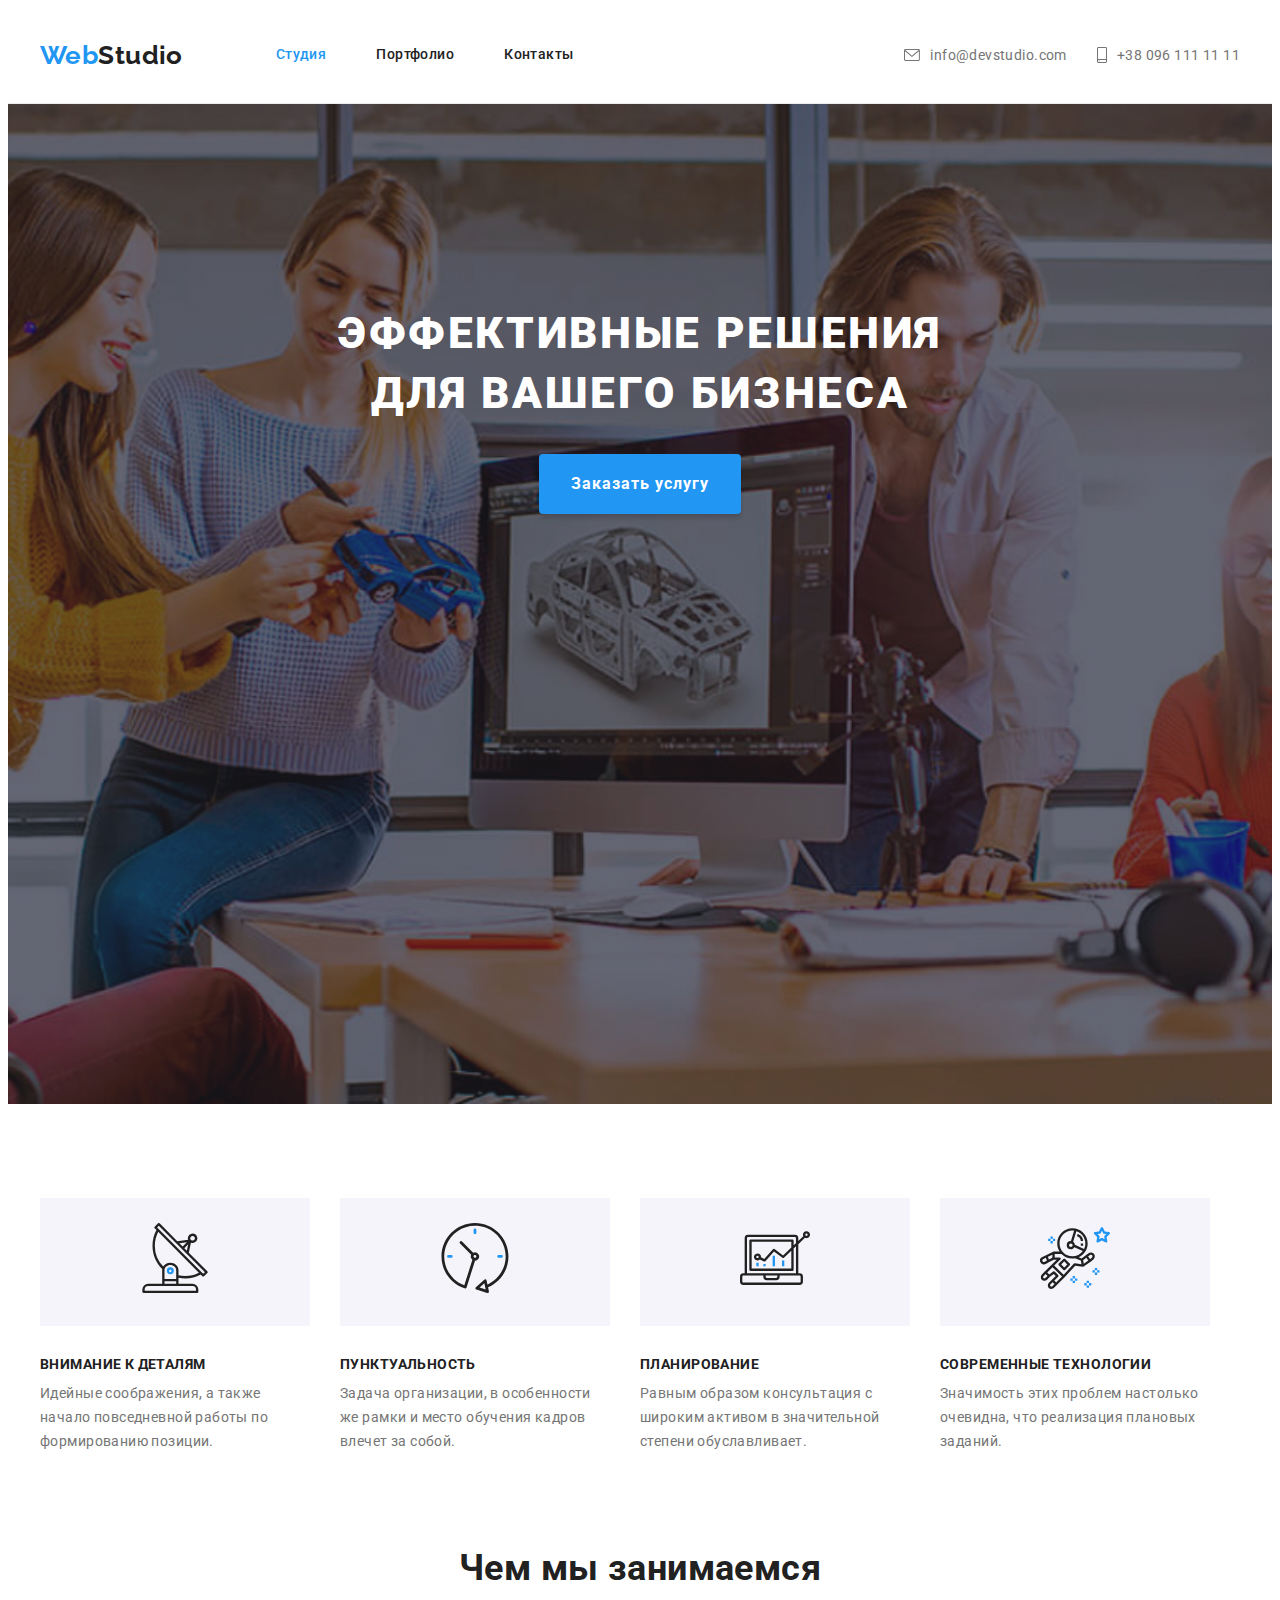
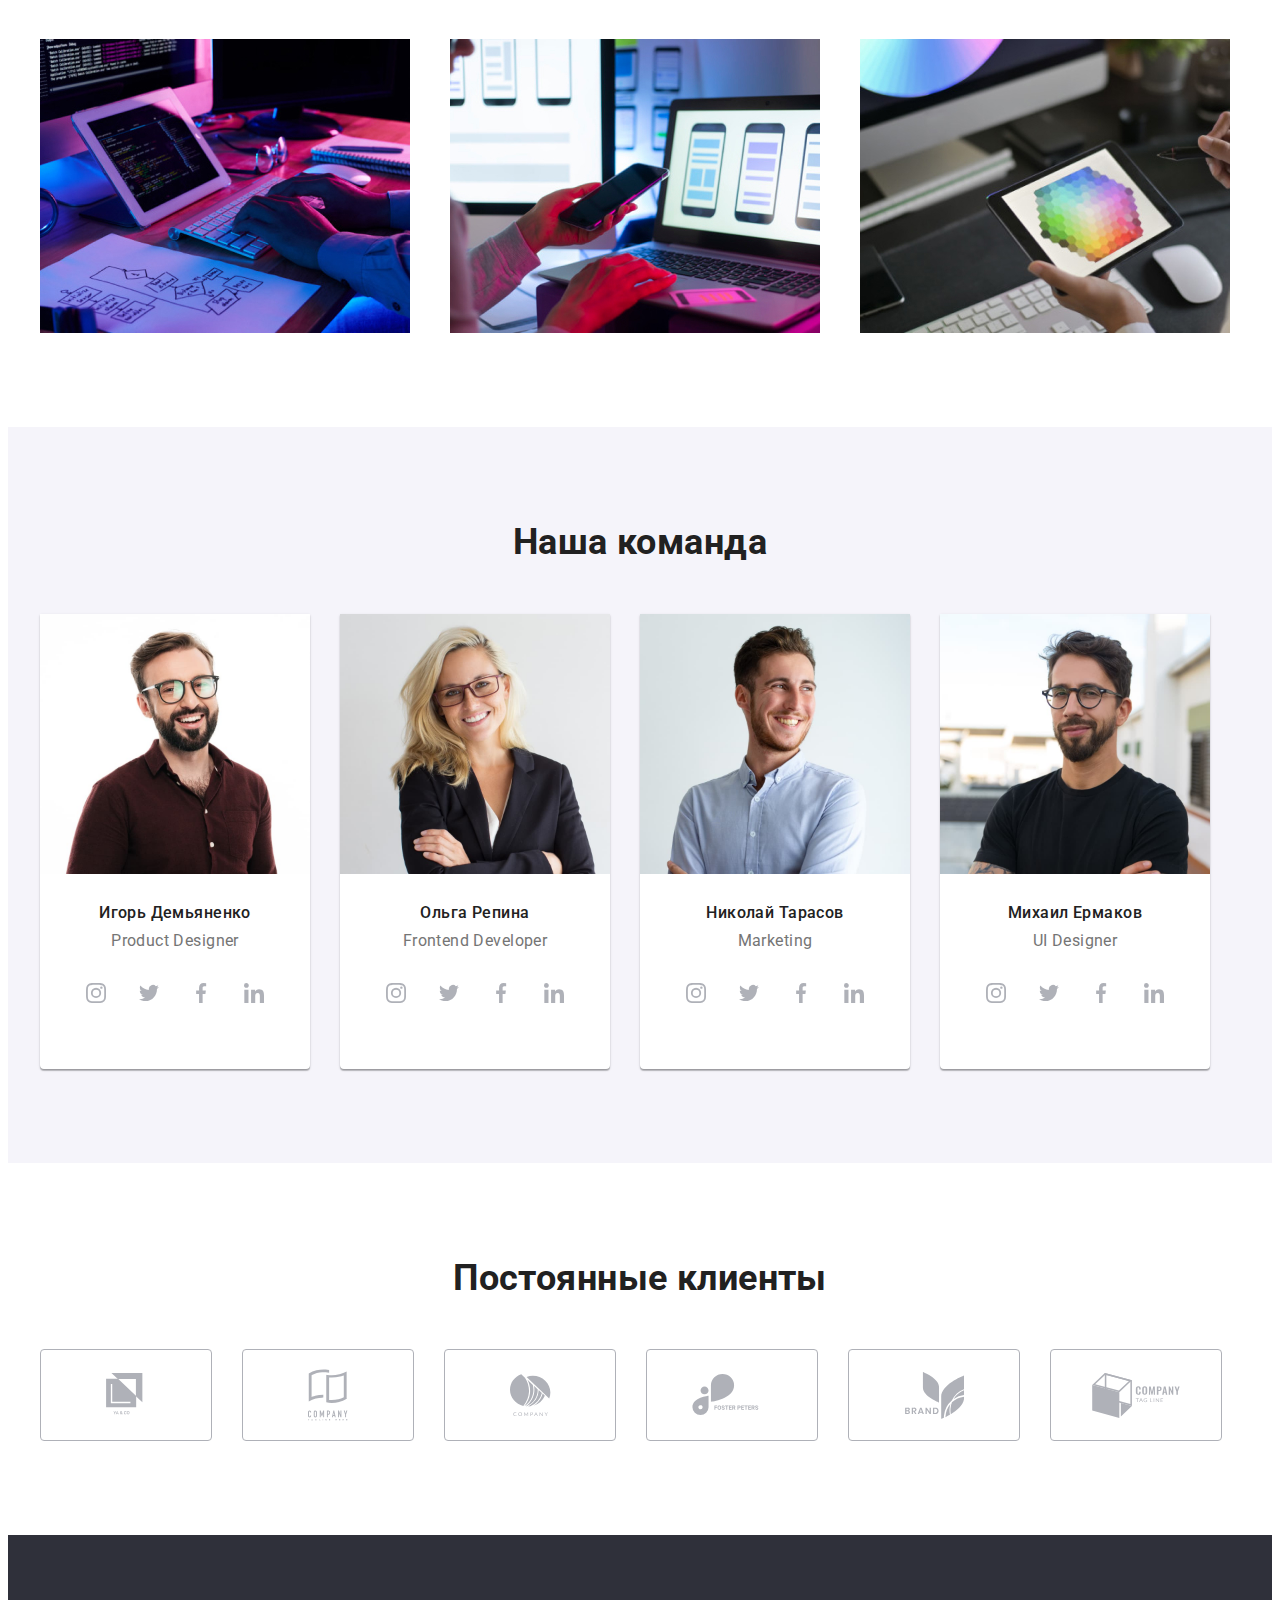
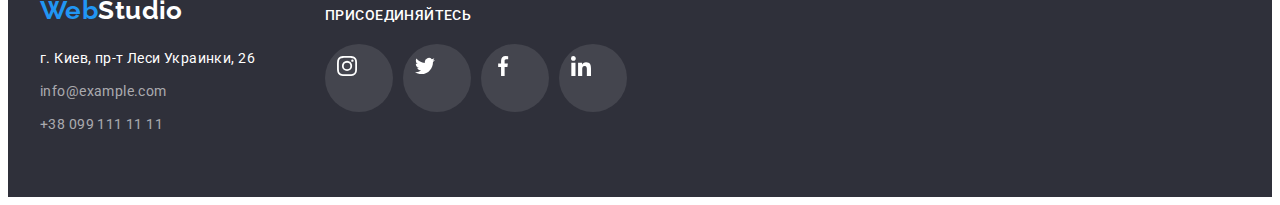
==== commit e7b5a200: "fixed border in clients section" ====
--- a/index.html
+++ b/index.html
@@ -358,48 +358,48 @@
           <h2 class="clients-title">Постоянные клиенты</h2>
           <ul class="clients-list">
             <li class="clients-item">
-              <a href="#" class="social-link">
-                <svg class="social-icon" width="44.27" height="44.23">
+              <a href="#" class="clients-link">
+                <svg class="clients-icon" width="44.27" height="44.23">
                   <use href="./images/sprite.svg#icon-logo-1" />
                 </svg>
               </a>
             </li>
 
             <li class="clients-item">
-              <a href="#" class="social-link">
-                <svg class="social-icon" width="40" height="52">
+              <a href="#" class="clients-link">
+                <svg class="clients-icon" width="40" height="52">
                   <use href="./images/sprite.svg#icon-logo-2" />
                 </svg>
               </a>
             </li>
 
             <li class="clients-item">
-              <a href="#" class="social-link">
-                <svg class="social-icon" width="41" height="42.6">
+              <a href="#" class="clients-link">
+                <svg class="clients-icon" width="41" height="42.6">
                   <use href="./images/sprite.svg#icon-logo-3" />
                 </svg>
               </a>
             </li>
 
             <li class="clients-item">
-              <a href="#" class="social-link">
-                <svg class="social-icon" width="79.66" height="42.02">
+              <a href="#" class="clients-link">
+                <svg class="clients-icon" width="79.66" height="42.02">
                   <use href="./images/sprite.svg#icon-logo-4" />
                 </svg>
               </a>
             </li>
 
             <li class="clients-item">
-              <a href="#" class="social-link">
-                <svg class="social-icon" width="59" height="47">
+              <a href="#" class="clients-link">
+                <svg class="clients-icon" width="59" height="47">
                   <use href="./images/sprite.svg#icon-logo-5" />
                 </svg>
               </a>
             </li>
 
             <li class="clients-item">
-              <a href="#" class="social-link">
-                <svg class="social-icon" width="88.48" height="45.44">
+              <a href="#" class="clients-link">
+                <svg class="clients-icon" width="88.48" height="45.44">
                   <use href="./images/sprite.svg#icon-logo-6" />
                 </svg>
               </a>
--- a/css/common.css
+++ b/css/common.css
@@ -192,7 +192,7 @@
 }
 
 .social-item:hover .social-icon,
-.social-icon:focus .social-icon {
+.social-item:focus .social-icon {
   fill: var(--bg-color-main);
 }
 
@@ -209,7 +209,7 @@
 .footer-address {
   display: flex;
   flex-direction: column;
-  margin-top: 15px;
+  margin-top: 20px;
 
   font-style: normal;
   font-weight: 400;
@@ -243,6 +243,10 @@
   color: var(--font-color-white);
 }
 
+.social {
+  margin-top: 20px;
+}
+
 footer .social-item {
   margin-right: 10px;
   background-color: rgba(255, 255, 255, 0.1);
--- a/css/main.css
+++ b/css/main.css
@@ -193,26 +193,32 @@
 
 .clients-item:not(:first-child) {
   margin-left: 30px;
-  fill: currentColor;
-}
-
-.clients-item .social-link {
+}
+
+.clients-list .clients-link {
   width: 170px;
   height: 90px;
-  display: inline-flex;
+
+  display: flex;
   align-items: center;
   justify-content: center;
-  border: 1px solid var(--border-color);
-}
-
-.clients-item:focus,
-.clients-item:hover {
-  outline: 1px solid var(--accent-color);
-
-  /* border: none; */
-}
-
-.clients-item:focus .social-icon,
-.clients-item:hover .social-icon {
+
+  border: 1px solid var(--social-link-color);
+  border-radius: 4px;
+}
+
+.clients-icon {
+  fill: var(--social-link-color);
+}
+
+.clients-link:focus,
+.clients-link:hover {
+  border: 1px solid var(--accent-color);
+  border-radius: 4px;
   fill: var(--accent-color);
 }
+
+.clients-link:focus .clients-icon,
+.clients-link:hover .clients-icon {
+  fill: var(--accent-color);
+}
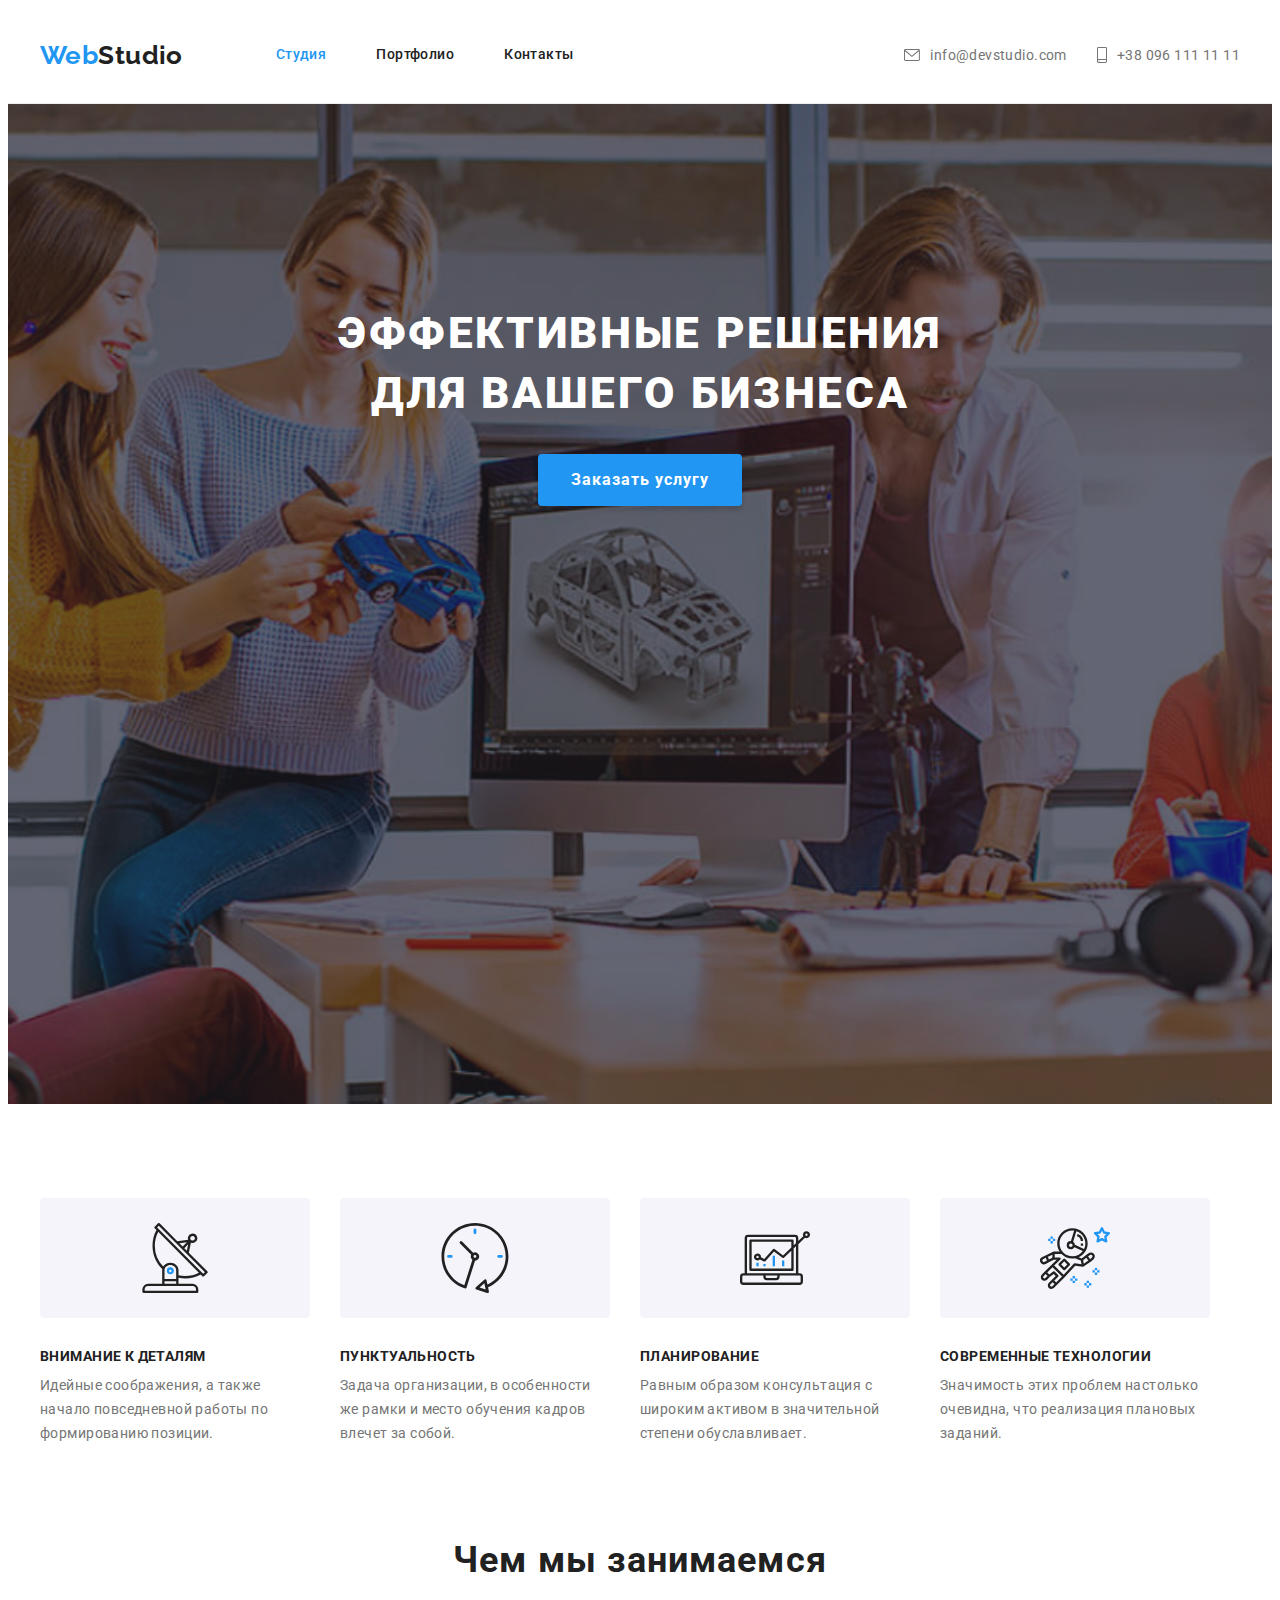
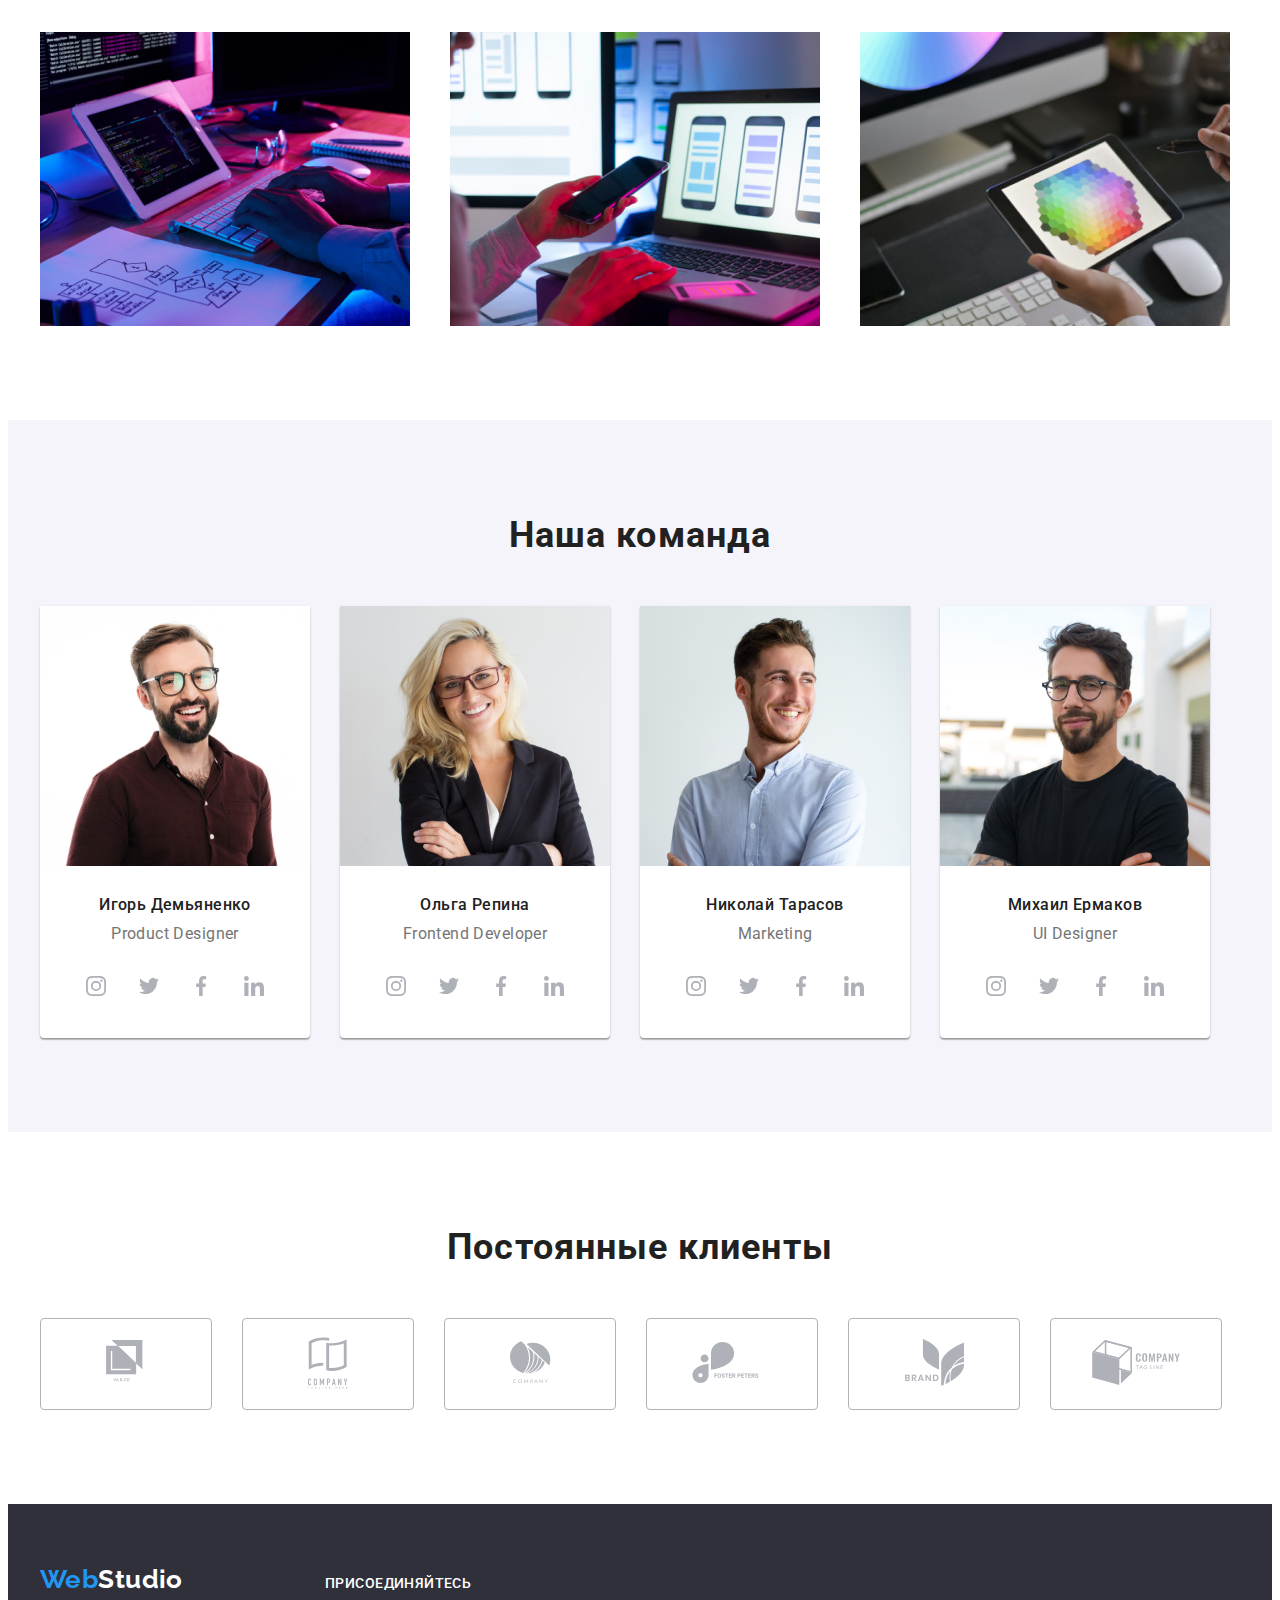
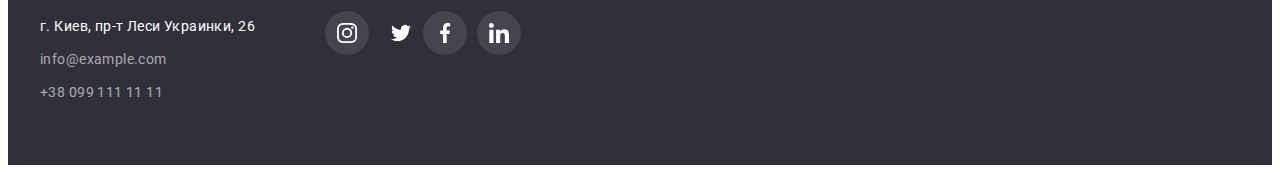
==== commit 11a8105c: "hw-04 minor updates" ====
--- a/index.html
+++ b/index.html
@@ -434,7 +434,7 @@
               </a>
             </li>
 
-            <li class="social-item">
+            <li>
               <a href="#" class="social-link">
                 <svg class="social-icon" width="20" height="20">
                   <use href="./images/sprite.svg#icon-twitter" />
--- a/css/common.css
+++ b/css/common.css
@@ -58,7 +58,6 @@
   font-style: normal;
   font-weight: 400;
   font-size: 14px;
-  line-height: 1.71;
   letter-spacing: 0.03em;
   color: var(--font-color-main);
   background-color: var(--bg-color-main);
@@ -174,12 +173,31 @@
   justify-content: space-around;
 }
 
+/* ----- Правка 2 ----- */
+/* Ментор - вместо паддингов центрируйте иконки флексами */
+/* Иконки центрировал флексами */
+
 .social-item {
+  display: flex;
+  justify-content: center;
+
+  /* padding: 12px 0; */
+  /* align-items: center; */
+
+  border-radius: 50%;
+}
+
+/* ----- Правка 3 ----- */
+/* Ментор - в данном случае размеры уместно задавать ссылке, а не ли  */
+/* ----Исправил------ */
+
+.social-link {
   width: 44px;
   height: 44px;
-  padding: 12px;
-  border-radius: 50%;
-  background-color: transparent;
+
+  display: flex;
+  justify-content: center;
+  align-items: center;
 }
 
 .social-item:hover,
@@ -202,8 +220,14 @@
   background-color: var(--bg-color-dark);
 }
 
+/* ----- Правка 5 ----- */
+/* Ментор - дописать  */
+/* ----Исправил------ */
+/* Добавил свойство align-items: baseline */
+
 .page-footer .container {
   display: flex;
+  align-items: baseline;
 }
 
 .footer-address {
@@ -230,8 +254,12 @@
   color: var(--accent-color);
 }
 
+/* ----- Правка 6 ----- */
+/* Ментор - скриншот  */
+/* ----Исправил------ */
+/* Добавил свойство align-items: baseline - удалил padding: 12px;  */
+
 .footer-social {
-  padding-top: 12px;
   margin-left: 70px;
 }
 
@@ -255,3 +283,9 @@
 footer .social-icon {
   fill: var(--bg-color-main);
 }
+
+/* .item {
+  display: flex;
+  justify-content: center;
+  align-items: center;
+} */
--- a/css/main.css
+++ b/css/main.css
@@ -32,7 +32,7 @@
 
 .order-btn {
   display: inline-flex;
-  padding: 15px 32px;
+  padding: 10px 32px;
   margin: 30px 0 0;
 
   font-weight: 700;
@@ -46,6 +46,7 @@
   background-color: var(--accent-color);
 
   box-shadow: 0px 4px 4px var(--btn-boxshadow-color);
+  border: 1px solid transparent;
   border-radius: 4px;
 }
 
@@ -63,10 +64,12 @@
   max-width: 270px;
 }
 
-.advantages-item::before {
+/* ----- Правка 1 ----- */
+/* удалил лишний ::before       (осался после експериментов). */
+/* .advantages-item::before {
   content: '';
   height: 120px;
-}
+} */
 
 .advantages-item:not(:first-child) {
   margin-left: var(--item-set-gap);
@@ -76,7 +79,7 @@
   margin-top: 30px;
 
   font-weight: 700;
-  line-height: 16px;
+  line-height: 1.172;
   text-transform: uppercase;
 
   text-align: left;
@@ -84,14 +87,22 @@
 
 .advantages-item-text {
   margin-top: 10px;
-
+  line-height: 1.714;
   color: var(--font-color-secondary);
 }
 
+/* ----- Правка 2 ----- */
+/* Ментор - вместо паддингов центрируйте иконки флексами */
+/* Иконки центрировал флексами, но падинг оставил для полного размера элемента (как в макете) + добавил бордер радиус 4px - не сразу увидел на макете*/
+
 .thumb {
-  padding: 25px 0;
-
-  text-align: center;
+  height: 120px;
+
+  display: flex;
+  justify-content: center;
+  align-items: center;
+
+  border-radius: 4px;
 
   background-color: var(--bg-color-secondary);
 }
@@ -105,6 +116,7 @@
   font-weight: 700;
   font-size: 36px;
   line-height: 1.16;
+  letter-spacing: 0.03em;
 
   text-align: center;
 }
@@ -132,6 +144,7 @@
   font-weight: 700;
   font-size: 36px;
   line-height: 1.17;
+  letter-spacing: 0.03em;
 
   text-align: center;
 }
@@ -181,6 +194,7 @@
   font-weight: 700;
   font-size: 36px;
   line-height: 1.17;
+  letter-spacing: 0.03em;
 
   text-align: center;
 }
@@ -191,34 +205,40 @@
   display: flex;
 }
 
+/* ----- Правка 4 ----- */
+/* Ментор -а в данном случае - размеры как раз правильнее будет задать li  */
+/* ----Исправил------ */
+/* Но в таком случае сама ссылка очень маленькая и курсор появляется не при наведении на кнопку (li), а только при наведении на ссылку, те не вся область задействована. */
+/* Я не аонял почему здесь лучше задавать размеры li, а не ссылке */
+
+.clients-item {
+  width: 170px;
+  height: 90px;
+
+  display: flex;
+  align-items: center;
+  justify-content: center;
+
+  border: 1px solid var(--social-link-color);
+  border-radius: 4px;
+}
+
 .clients-item:not(:first-child) {
   margin-left: 30px;
 }
 
-.clients-list .clients-link {
-  width: 170px;
-  height: 90px;
-
-  display: flex;
-  align-items: center;
-  justify-content: center;
-
-  border: 1px solid var(--social-link-color);
-  border-radius: 4px;
+.clients-item:focus,
+.clients-item:hover {
+  border: 1px solid var(--accent-color);
+  border-radius: 4px;
+  fill: var(--accent-color);
+}
+
+.clients-item:focus .clients-icon,
+.clients-item:hover .clients-icon {
+  fill: var(--accent-color);
 }
 
 .clients-icon {
   fill: var(--social-link-color);
 }
-
-.clients-link:focus,
-.clients-link:hover {
-  border: 1px solid var(--accent-color);
-  border-radius: 4px;
-  fill: var(--accent-color);
-}
-
-.clients-link:focus .clients-icon,
-.clients-link:hover .clients-icon {
-  fill: var(--accent-color);
-}
